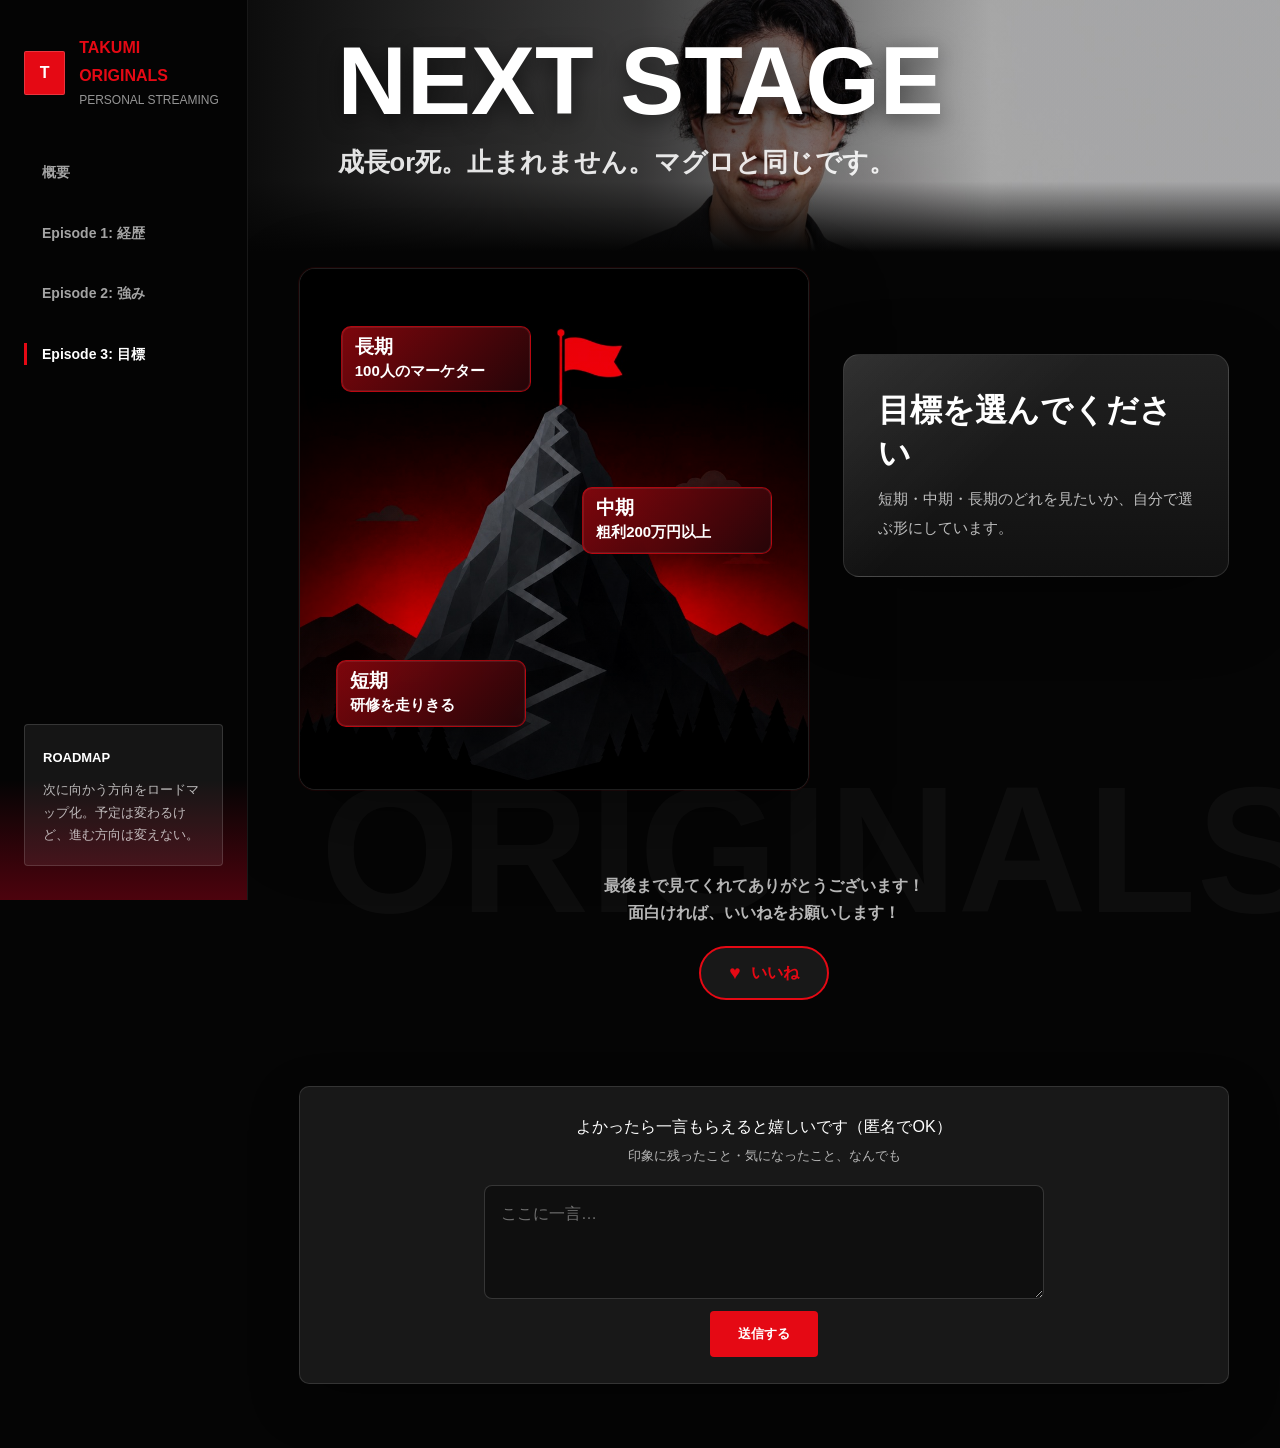
==== goals.html @ 8c482ef3 "Initial portfolio site" ====
<!DOCTYPE html>
<html lang="ja">
<head>
  <!-- Google Tag Manager -->
  <script>(function(w,d,s,l,i){w[l]=w[l]||[];w[l].push({'gtm.start':
  new Date().getTime(),event:'gtm.js'});var f=d.getElementsByTagName(s)[0],
  j=d.createElement(s),dl=l!='dataLayer'?'&l='+l:'';j.async=true;j.src=
  'https://www.googletagmanager.com/gtm.js?id='+i+dl;f.parentNode.insertBefore(j,f);
  })(window,document,'script','dataLayer','GTM-TKK2R5Q6');</script>
  <!-- End Google Tag Manager -->
  <meta charset="UTF-8">
  <meta name="viewport" content="width=device-width, initial-scale=1.0">
  <title>Future Goals | Takumi Ishitani</title>
  <link rel="icon" type="image/svg+xml" href="assets/images/favicon.svg">
  <link rel="stylesheet" href="css/style.css">
</head>
<body>
  <!-- Google Tag Manager (noscript) -->
  <noscript><iframe src="https://www.googletagmanager.com/ns.html?id=GTM-TKK2R5Q6"
  height="0" width="0" style="display:none;visibility:hidden"></iframe></noscript>
  <!-- End Google Tag Manager (noscript) -->
  <button class="menu-toggle" type="button" aria-label="メニューを開く" aria-expanded="false" data-click-area="menu" data-click-name="open_menu" data-click-label="メニューを開く">
    <span></span><span></span><span></span>
  </button>

  <aside class="sidebar" aria-label="サイト内メニュー">
    <a class="brand" href="index.html" data-click-area="global_nav" data-click-name="brand_home" data-click-label="ブランドロゴ">
      <span class="brand-icon">T</span>
      <span><strong>TAKUMI ORIGINALS</strong><small>PERSONAL STREAMING</small></span>
    </a>
    <nav class="nav">
      <a class="nav-link nav-link--overview" href="index.html" data-nav-item="overview" data-click-area="global_nav" data-click-name="overview" data-click-label="概要">概要</a>
      <a class="nav-link nav-link--episode1" href="growth.html" data-nav-item="episode1" data-click-area="global_nav" data-click-name="episode1_history" data-click-label="Episode 1: 経歴">Episode 1: 経歴</a>
      <a class="nav-link nav-link--strengths" href="strengths.html" data-nav-item="strengths" data-click-area="global_nav" data-click-name="episode2_strengths" data-click-label="Episode 2: 強み">Episode 2: 強み</a>
      <a class="nav-link nav-link--goals active" href="goals.html" data-nav-item="goals" data-click-area="global_nav" data-click-name="episode3_goals" data-click-label="Episode 3: 目標">Episode 3: 目標</a>
    </nav>
    <div class="sidebar-note">
      <strong>Roadmap</strong>
      <p>次に向かう方向をロードマップ化。予定は変わるけど、進む方向は変えない。</p>
    </div>
  </aside>

  <main class="page">
    <header class="page-header reveal">
      <h1>NEXT STAGE</h1>
      <p>成長or死。止まれません。マグロと同じです。</p>
    </header>

    <section class="roadmap roadmap--single reveal">
      <div class="goal-mountain" aria-label="短期・中期・長期目標の山">
        <img class="goal-mountain__img" src="assets/images/goal-long.jpg" alt="頂上に赤い旗が立つ山">
        <span class="goal-mountain__flag" aria-hidden="true"></span>

        <button type="button" class="goal-stage goal-stage--short" data-stage="short" data-click-area="goals" data-click-name="short_term" data-click-label="短期" aria-expanded="false" aria-controls="goal-panel-short">
          <span>短期</span>
          <strong>研修を走りきる</strong>
        </button>
        <button type="button" class="goal-stage goal-stage--middle" data-stage="middle" data-click-area="goals" data-click-name="middle_term" data-click-label="中期" aria-expanded="false" aria-controls="goal-panel-middle">
          <span>中期</span>
          <strong>粗利200万円以上</strong>
        </button>
        <button type="button" class="goal-stage goal-stage--long" data-stage="long" data-click-area="goals" data-click-name="long_term" data-click-label="長期" aria-expanded="false" aria-controls="goal-panel-long">
          <span>長期</span>
          <strong>100人のマーケター</strong>
        </button>
      </div>

      <div class="goal-stage-panels">
        <div class="goal-stage-placeholder" data-stage-placeholder>
          <strong>目標を選んでください</strong>
          <p>短期・中期・長期のどれを見たいか、自分で選ぶ形にしています。</p>
        </div>

        <article class="goal-stage-panel" id="goal-panel-short" data-stage-panel="short" hidden>
          <span class="goal-stage-panel__term">短期</span>
          <strong class="goal-stage-panel__lead">研修を走りきる</strong>
          <p>まずは1ヶ月半の研修を走りきる。</p>
          <p>テクニック・専門スキル・マインド・ビジネスマナーを身につけ、利益を生み出せるマーケティングコンサルタントになる。</p>
        </article>

        <article class="goal-stage-panel" id="goal-panel-middle" data-stage-panel="middle" hidden>
          <span class="goal-stage-panel__term">中期</span>
          <strong class="goal-stage-panel__lead">粗利200万円以上</strong>
          <p>単月200万円以上の粗利を出す。</p>
          <p>1人でクライアントの課題を特定し、最適解の改善案を提案し、成果に向けて伴走できるようになる。</p>
        </article>

        <article class="goal-stage-panel" id="goal-panel-long" data-stage-panel="long" hidden>
          <span class="goal-stage-panel__term">長期</span>
          <strong class="goal-stage-panel__lead">100人のマーケター</strong>
          <p>人生つらい人、くすぶってる人、悩んでる人を救いたい。</p>
          <p>その答えが「もっと実力をつけて、自分を起点に100人の本物のマーケターを輩出する」こと。</p>
          <p>理想の死に方は、95歳でボケずに現役バリバリ健康マッチョな状態でぽっくり逝くこと。</p>
          <p>「昨日まで元気だったのにな」と言われながら、多くの人から死を惜しまれる。</p>
        </article>
      </div>
    </section>

    <section class="like-cta" aria-label="いいね">
      <p class="like-cta__text">最後まで見てくれてありがとうございます！<br>面白ければ、いいねをお願いします！</p>
      <button type="button" class="reaction-like" id="reaction-like" data-reaction-target="goals" data-click-area="reaction" data-click-name="like_goals" data-click-label="いいね">
        <span class="reaction-like__icon" aria-hidden="true">♥</span>
        <span class="reaction-like__label">いいね</span>
      </button>
    </section>

    <section class="comment-cta reveal" aria-label="匿名の一言">
      <p class="comment-cta__text">よかったら一言もらえると嬉しいです（匿名でOK）<br><small>印象に残ったこと・気になったこと、なんでも</small></p>
      <form name="impression" method="POST" data-netlify="true" netlify-honeypot="bot-field" class="comment-form">
        <input type="hidden" name="form-name" value="impression">
        <p class="comment-form__hp" hidden><label>入力しないでください: <input name="bot-field"></label></p>
        <textarea name="message" class="comment-form__input" rows="3" placeholder="ここに一言…" required></textarea>
        <button type="submit" class="comment-form__submit" data-click-area="comment" data-click-name="submit_impression" data-click-label="一言を送信">送信する</button>
        <p class="comment-form__thanks" hidden>ありがとうございます！受け取りました。</p>
      </form>
    </section>
  </main>

  <script src="js/script.js"></script>
</body>
</html>
---- css/style.css ----
:root {
  --black: #08090b;
  --ink: #161719;
  --red: #e60021;
  --red-dark: #b80019;
  --gray: #6d727a;
  --line: #e8e8e8;
  --paper: #ffffff;
  --soft: #f5f5f3;
  --cream: #fff8ef;
  --shadow: 0 18px 42px rgba(8, 9, 11, 0.10);
}

* {
  box-sizing: border-box;
}

body {
  margin: 0;
  color: var(--ink);
  background:
    linear-gradient(90deg, rgba(230, 0, 33, 0.04) 1px, transparent 1px) 0 0 / 72px 72px,
    var(--soft);
  font-family: -apple-system, BlinkMacSystemFont, "Hiragino Sans", "Yu Gothic", "YuGothic", sans-serif;
  line-height: 1.75;
}

body::before {
  content: "ISHITANI";
  position: fixed;
  right: -36px;
  bottom: -40px;
  color: rgba(8, 9, 11, 0.035);
  font-size: clamp(72px, 14vw, 210px);
  font-weight: 900;
  line-height: 1;
  pointer-events: none;
  z-index: 0;
}

.intro-splash {
  position: fixed;
  inset: 0;
  z-index: 999;
  display: flex;
  align-items: center;
  justify-content: center;
  background: #050505;
  pointer-events: none;
  animation: intro-screen-out 1800ms cubic-bezier(.76, 0, .24, 1) 250ms both;
}

.intro-splash.is-waiting {
  pointer-events: auto;
  cursor: default;
}

.intro-splash.is-waiting,
.intro-splash.is-waiting > span {
  animation-play-state: paused;
}

.intro-splash.is-waiting > span {
  opacity: 0;
  visibility: hidden;
}

.intro-splash:not(.is-waiting) .intro-start {
  opacity: 0;
  pointer-events: none;
}

.intro-splash > span {
  position: relative;
  display: block;
  width: clamp(50px, 7vw, 108px);
  height: clamp(150px, 28vw, 420px);
  color: var(--red);
  background: var(--red);
  font-size: 0;
  text-shadow: 0 0 42px rgba(229, 9, 20, 0.52);
  box-shadow: 0 0 42px rgba(229, 9, 20, 0.52);
  animation: intro-i-drive 1800ms cubic-bezier(.76, 0, .24, 1) 250ms both;
}

.intro-start {
  position: absolute;
  left: 50%;
  top: 50%;
  z-index: 2;
  width: clamp(190px, 24vw, 320px);
  height: clamp(128px, 16vw, 214px);
  border: 0;
  border-radius: 18px;
  padding: 0;
  background:
    linear-gradient(145deg, rgba(255, 255, 255, 0.18) 0 46%, transparent 47%),
    linear-gradient(145deg, #e85353 0 49%, #e50914 50% 100%);
  box-shadow:
    0 20px 52px rgba(0, 0, 0, 0.58),
    0 0 34px rgba(229, 9, 20, 0.36);
  -webkit-tap-highlight-color: transparent;
  appearance: none;
  cursor: pointer;
  user-select: none;
  transform: translate(-50%, -50%);
  transition: transform 180ms ease, box-shadow 180ms ease, filter 180ms ease, opacity 180ms ease;
}

.intro-start::before {
  content: none;
}

.intro-start-icon {
  position: absolute;
  left: 52%;
  top: 50%;
  width: 0;
  height: 0;
  border-top: clamp(28px, 3.4vw, 46px) solid transparent;
  border-bottom: clamp(28px, 3.4vw, 46px) solid transparent;
  border-left: clamp(44px, 5.4vw, 72px) solid #fff;
  filter: drop-shadow(0 0 10px rgba(255, 255, 255, 0.24));
  transform: translate(-50%, -50%);
}

.intro-start:hover {
  transform: translate(-50%, -50%) scale(1.06);
  filter: brightness(1.08);
}

.intro-start:active {
  transform: translate(-50%, -50%) scale(0.99);
}

.intro-start:focus-visible {
  outline: none;
  box-shadow:
    0 20px 52px rgba(0, 0, 0, 0.58),
    0 0 34px rgba(229, 9, 20, 0.36),
    0 0 0 3px rgba(255, 255, 255, 0.72);
}

.intro-splash > span::before,
.intro-splash > span::after {
  content: "";
  position: absolute;
  left: 50%;
  width: clamp(170px, 24vw, 360px);
  height: clamp(46px, 7vw, 104px);
  background: var(--red);
  box-shadow: 0 0 42px rgba(229, 9, 20, 0.42);
  transform: translateX(-50%);
}

.intro-splash > span::before {
  top: 0;
}

.intro-splash > span::after {
  display: none;
}

.intro-splash.is-finished {
  display: none;
}

@keyframes intro-i-drive {
  0% {
    opacity: 0;
    transform: scale(0.72);
    filter: blur(10px);
  }
  18% {
    opacity: 1;
    transform: scale(1);
    filter: blur(0);
  }
  56% {
    opacity: 1;
    transform: scale(1.08);
  }
  100% {
    opacity: 0;
    transform: scale(7.8);
  }
}

@keyframes intro-screen-out {
  0%,
  62% {
    opacity: 1;
  }
  100% {
    opacity: 0;
    visibility: hidden;
  }
}

a {
  color: inherit;
  text-decoration: none;
}

.sidebar {
  position: fixed;
  inset: 0 auto 0 0;
  width: 284px;
  padding: 34px 24px;
  color: #fff;
  background: var(--black);
  display: flex;
  flex-direction: column;
  gap: 34px;
  z-index: 20;
  overflow-y: auto;
}

.sidebar::after {
  content: "";
  position: absolute;
  inset: auto 0 0;
  height: 120px;
  background: linear-gradient(0deg, rgba(230, 0, 33, 0.32), transparent);
  pointer-events: none;
}

.brand {
  position: relative;
  display: flex;
  gap: 14px;
  align-items: center;
  z-index: 1;
}

.brand-icon {
  width: 44px;
  height: 44px;
  display: grid;
  place-items: center;
  border: 1px solid rgba(255, 255, 255, 0.18);
  border-radius: 4px;
  background: var(--red);
  font-weight: 900;
}

.brand strong,
.brand small {
  display: block;
}

.brand strong {
  font-size: 15px;
  letter-spacing: 0;
}

.brand small {
  color: rgba(255, 255, 255, 0.62);
  font-size: 12px;
}

.nav {
  position: relative;
  display: grid;
  gap: 6px;
  z-index: 1;
}

.nav a {
  position: relative;
  padding: 15px 12px 15px 18px;
  border-bottom: 1px solid rgba(255, 255, 255, 0.12);
  color: rgba(255, 255, 255, 0.72);
  font-size: 13px;
  font-weight: 800;
  letter-spacing: 0;
  text-transform: uppercase;
}

.nav a::before {
  content: "";
  position: absolute;
  left: 0;
  top: 50%;
  width: 7px;
  height: 7px;
  background: var(--red);
  transform: translateY(-50%) rotate(45deg);
  opacity: 0;
}

.nav a:hover,
.nav a:focus-visible,
.nav a.active {
  color: #fff;
  outline: none;
}

.nav a:hover::before,
.nav a:focus-visible::before,
.nav a.active::before {
  opacity: 1;
}

.sidebar-note {
  position: relative;
  margin-top: auto;
  padding: 18px;
  border: 1px solid rgba(255, 255, 255, 0.14);
  border-radius: 4px;
  background: rgba(255, 255, 255, 0.06);
  z-index: 1;
}

.sidebar-note strong {
  color: #fff;
  font-size: 13px;
  letter-spacing: 0;
  text-transform: uppercase;
}

.sidebar-note p {
  margin: 8px 0 0;
  color: rgba(255, 255, 255, 0.70);
  font-size: 13px;
  overflow-wrap: anywhere;
}

.page {
  position: relative;
  z-index: 1;
  min-height: 100vh;
  margin-left: 284px;
  padding: 46px clamp(22px, 4vw, 64px) 64px;
}

.page-header {
  position: relative;
  margin-bottom: 34px;
  padding: clamp(34px, 6vw, 76px);
  color: #fff;
  background:
    linear-gradient(135deg, rgba(230, 0, 33, 0.94), rgba(8, 9, 11, 0.95)),
    radial-gradient(circle at 80% 18%, rgba(255, 255, 255, 0.28), transparent 34%);
  border-radius: 4px;
  overflow: hidden;
}

.page-header::before {
  content: "";
  position: absolute;
  inset: auto -10% -34% 28%;
  height: 180px;
  border: 22px solid rgba(255, 255, 255, 0.11);
  transform: rotate(-8deg);
}

.page-header::after {
  content: "BETA";
  position: absolute;
  right: 22px;
  bottom: -18px;
  color: rgba(255, 255, 255, 0.12);
  font-size: clamp(58px, 9vw, 140px);
  font-weight: 900;
  line-height: 1;
  white-space: nowrap;
}

.page-header > * {
  position: relative;
  z-index: 1;
}

.eyebrow {
  margin: 0 0 10px;
  color: var(--red);
  font-size: 13px;
  font-weight: 900;
  letter-spacing: 0;
  text-transform: uppercase;
}

.page-header .eyebrow {
  color: #fff;
}

h1,
h2,
p {
  margin-top: 0;
}

h1 {
  margin-bottom: 12px;
  max-width: 820px;
  font-size: clamp(42px, 8vw, 96px);
  font-weight: 900;
  line-height: 0.98;
  letter-spacing: 0;
}

h2 {
  margin-bottom: 10px;
  font-size: 21px;
  line-height: 1.35;
}

p {
  color: var(--gray);
}

.page-header p:not(.eyebrow) {
  max-width: 620px;
  margin-bottom: 0;
  color: rgba(255, 255, 255, 0.86);
  font-size: 18px;
  font-weight: 700;
}

.grid {
  display: grid;
  gap: 18px;
}

.dashboard-grid {
  grid-template-columns: minmax(300px, 2fr) repeat(3, minmax(150px, 1fr));
  margin-bottom: 18px;
}

.card-grid {
  grid-template-columns: repeat(3, minmax(0, 1fr));
  margin-bottom: 18px;
}

.card {
  position: relative;
  padding: 26px;
  border: 1px solid var(--line);
  border-radius: 4px;
  background: var(--paper);
  box-shadow: var(--shadow);
  overflow: hidden;
}

.card::before {
  content: "";
  position: absolute;
  inset: 0;
  border: none;
  border-radius: inherit;
  background: transparent;
  opacity: 0;
  pointer-events: none;
  transform: scale(0.985);
  transform-origin: center;
  transition: opacity 420ms ease, transform 520ms ease;
}

.card.is-visible::before,
.reveal.is-visible .card::before {
  opacity: 1;
  transform: scale(1);
}

.profile-card {
  display: flex;
  gap: 22px;
  align-items: center;
  background: var(--black);
  color: #fff;
}

.profile-card p {
  color: rgba(255, 255, 255, 0.76);
}

.profile-card img {
  width: 104px;
  height: 104px;
  border: 3px solid rgba(255, 255, 255, 0.14);
  border-radius: 50%;
  background: #fff;
  object-fit: cover;
  object-position: 50% 24%;
}

.kpi-card {
  min-height: 178px;
  display: flex;
  flex-direction: column;
  justify-content: space-between;
}

.kpi-card span {
  color: var(--gray);
  font-size: 13px;
  font-weight: 900;
}

.kpi-card strong {
  display: inline-block;
  margin-top: 10px;
  color: var(--red);
  font-size: 58px;
  font-weight: 900;
  line-height: 1;
}

.kpi-card small {
  color: var(--ink);
  font-weight: 900;
}

.section-title {
  margin-bottom: 18px;
}

.section-title h2 {
  font-size: clamp(30px, 5vw, 58px);
  font-weight: 900;
  line-height: 1;
}

.bars {
  display: grid;
  gap: 16px;
}

.bar-row {
  display: grid;
  grid-template-columns: 160px 1fr;
  gap: 18px;
  align-items: center;
  font-weight: 800;
}

.bar {
  height: 12px;
  background: #ececea;
  overflow: hidden;
}

.bar i {
  display: block;
  width: 0;
  height: 100%;
  background: linear-gradient(90deg, var(--red), var(--black));
  transition: width 1000ms cubic-bezier(.2, .8, .2, 1);
}

.is-visible .bar i {
  width: var(--value);
}

.timeline {
  position: relative;
  display: grid;
  gap: 22px;
}

.timeline::before {
  content: "";
  position: absolute;
  top: 16px;
  bottom: 16px;
  left: 14px;
  width: 3px;
  background: var(--black);
}

.timeline-item {
  position: relative;
  display: grid;
  grid-template-columns: 30px 1fr;
  gap: 20px;
}

.timeline-item > span {
  width: 30px;
  height: 30px;
  border: 7px solid var(--paper);
  border-radius: 50%;
  background: var(--red);
  box-shadow: 0 0 0 2px var(--black);
  z-index: 1;
}

.timeline-item .card {
  width: 100%;
}

.timeline-item .card h2 {
  color: var(--red);
  font-size: 26px;
  font-weight: 900;
}

.log-card {
  padding: 0;
}

.log-card summary {
  position: relative;
  display: grid;
  grid-template-columns: 72px 1fr 34px;
  gap: 18px;
  align-items: center;
  min-height: 112px;
  padding: 24px 26px;
  cursor: pointer;
  list-style: none;
}

.log-card summary::-webkit-details-marker {
  display: none;
}

.log-card summary::after {
  content: "+";
  width: 34px;
  height: 34px;
  display: grid;
  place-items: center;
  color: #fff;
  background: var(--black);
  font-size: 24px;
  font-weight: 900;
  line-height: 1;
  transition: transform 240ms ease, background 240ms ease;
}

.log-card[open] summary::after {
  content: "-";
  background: var(--red);
}

.log-card summary:focus-visible {
  outline: 3px solid rgba(230, 0, 33, 0.25);
  outline-offset: -3px;
}

.log-number {
  color: var(--red);
  font-size: 34px;
  font-weight: 900;
  line-height: 1;
}

.log-card summary strong,
.log-card summary small {
  display: block;
}

.log-card summary strong {
  color: var(--ink);
  font-size: clamp(24px, 4vw, 40px);
  font-weight: 900;
  line-height: 1.1;
}

.log-card summary small {
  margin-top: 6px;
  color: var(--gray);
  font-weight: 800;
}

.log-detail {
  display: grid;
  grid-template-columns: minmax(180px, 260px) 1fr;
  gap: 28px;
  padding: 0 26px 30px 116px;
  cursor: pointer;
}

.log-detail img {
  width: 100%;
  aspect-ratio: 4 / 3;
  border: 1px solid var(--line);
  background: var(--paper);
  box-shadow: 0 12px 28px rgba(8, 9, 11, 0.08);
  object-fit: cover;
  object-position: 50% 24%;
}

.log-detail p {
  margin-bottom: 15px;
  max-width: 860px;
  font-size: 15px;
  line-height: 1.9;
}

.log-detail p:last-child {
  margin-bottom: 0;
}

.log-detail div {
  display: grid;
  align-content: center;
}

.roadmap {
  display: grid;
  grid-template-columns: repeat(3, minmax(0, 1fr));
  gap: 18px;
}

.roadmap-card {
  min-height: 260px;
  background: var(--black);
  color: #fff;
}

.roadmap-card:nth-child(2) {
  background: var(--red);
}

.roadmap-card span {
  display: inline-block;
  margin-bottom: 18px;
  color: rgba(255, 255, 255, 0.72);
  font-weight: 900;
  text-transform: uppercase;
}

.roadmap-card h2 {
  font-size: 32px;
  font-weight: 900;
}

.roadmap-card p {
  color: rgba(255, 255, 255, 0.78);
}

.reveal {
  opacity: 0;
  transform: translateY(28px);
  transition: opacity 760ms ease, transform 760ms ease;
}

.reveal.is-visible {
  opacity: 1;
  transform: translateY(0);
}

.menu-toggle {
  display: none;
}

@media (max-width: 1080px) {
  .dashboard-grid {
    grid-template-columns: repeat(3, minmax(0, 1fr));
  }

  .profile-card {
    grid-column: 1 / -1;
  }

  .card-grid {
    grid-template-columns: repeat(2, minmax(0, 1fr));
  }
}

@media (max-width: 980px) {
  .menu-toggle {
    position: fixed;
    top: 16px;
    right: 16px;
    z-index: 40;
    display: grid;
    gap: 5px;
    width: 46px;
    height: 46px;
    padding: 11px;
    border: 0;
    border-radius: 4px;
    background: var(--red);
  }

  .menu-toggle span {
    display: block;
    height: 2px;
    background: #fff;
  }

  .sidebar {
    width: min(84vw, 320px);
    transform: translateX(-100%);
    transition: transform 280ms ease;
  }

  .sidebar.is-open {
    transform: translateX(0);
  }

  .page {
    margin-left: 0;
    padding: 76px 18px 34px;
  }

  .dashboard-grid,
  .card-grid,
  .roadmap {
    grid-template-columns: 1fr;
  }

  .profile-card {
    align-items: flex-start;
  }

  .log-card summary {
    grid-template-columns: 54px 1fr 34px;
  }

  .log-number {
    font-size: 26px;
  }

  .log-detail {
    grid-template-columns: 1fr;
    padding-left: 26px;
  }

  .log-detail img {
    max-width: 360px;
  }
}

@media (max-width: 520px) {
  .page-header {
    padding: 30px 22px 70px;
  }

  h1 {
    font-size: 42px;
  }

  .profile-card {
    display: block;
  }

  .profile-card img {
    margin-bottom: 16px;
  }

  .bar-row {
    grid-template-columns: 1fr;
    gap: 6px;
  }

  .kpi-card strong {
    font-size: 46px;
  }
}

@media (prefers-reduced-motion: reduce) {
  .intro-splash {
    animation-duration: 1ms;
    animation-delay: 0ms;
  }

  .intro-splash > span {
    animation-duration: 1ms;
    animation-delay: 0ms;
  }
}

/* Streaming draft theme */
:root {
  --black: #050505;
  --ink: #f5f5f5;
  --red: #e50914;
  --red-dark: #b20710;
  --gray: #b7b7b7;
  --line: rgba(255, 255, 255, 0.12);
  --paper: #181818;
  --soft: #101010;
  --shadow: 0 24px 70px rgba(0, 0, 0, 0.45);
}

body {
  color: #fff;
  background: #050505;
}

body.goal-overlay-open {
  overflow: hidden;
}

body.goal-overlay-open .page {
  z-index: 90;
}

body.log-overlay-open {
  overflow: hidden;
}

body.log-overlay-open .page {
  z-index: 90;
}

.log-overlay {
  position: fixed;
  inset: clamp(14px, 3vw, 34px);
  z-index: 120;
  display: grid;
  grid-template-columns: minmax(280px, 42%) minmax(0, 1fr);
  grid-template-rows: auto minmax(0, 1fr);
  gap: clamp(22px, 4vw, 54px);
  max-height: calc(100vh - clamp(28px, 6vw, 68px));
  padding: clamp(18px, 3vw, 34px);
  border: none;
  border-radius: 10px;
  background: #080808;
  box-shadow: 0 0 0 999vmax rgba(0, 0, 0, 0.78), 0 34px 120px rgba(229, 9, 20, 0.28), 0 22px 64px rgba(0, 0, 0, 0.70);
  overflow: auto;
}

.log-overlay[hidden] {
  display: none;
}

.log-overlay-figure {
  grid-column: 1;
  grid-row: 1 / -1;
  height: 100%;
  min-height: 0;
  margin: 0;
  border-radius: 10px;
  background: #0b0b0b;
  box-shadow: 0 28px 90px rgba(0, 0, 0, 0.72);
  overflow: hidden;
}

.log-overlay-figure img {
  width: 100%;
  height: 100%;
  display: block;
  object-fit: cover;
  object-position: center 26%;
  filter: saturate(1.12) contrast(1.08);
}

.log-overlay-figure img[src*="episode-elementary"] {
  object-position: center 30%;
}

.log-overlay-figure img[src*="episode-middle-school"] {
  object-position: center 2%;
}

.log-overlay-figure img[src*="episode-high-school"] {
  object-position: center 2%;
}

.log-overlay-figure img[src*="episode-construction"] {
  object-position: center 2%;
}

.log-overlay-figure img[src*="episode-freelance"] {
  object-position: center 10%;
}

.log-overlay-figure img[src*="episode-sales"] {
  object-position: center 8%;
}

.log-overlay-figure img[src*="episode-cellmuller"] {
  object-position: center 6%;
}

.log-overlay-heading {
  grid-column: 2;
  grid-row: 1;
  align-self: end;
  max-width: 760px;
  padding-right: 58px;
}

.log-overlay-heading strong {
  display: block;
  color: #fff;
  font-size: clamp(42px, 7vw, 92px);
  line-height: 0.98;
}

.log-overlay-heading small {
  display: block;
  max-width: 620px;
  margin-top: 14px;
  color: rgba(255, 255, 255, 0.82);
  font-size: clamp(14px, 1.4vw, 18px);
  font-weight: 900;
  line-height: 1.45;
}

.log-overlay-detail {
  grid-column: 2;
  grid-row: 2;
  align-self: start;
  max-width: 820px;
}

.log-overlay-detail p {
  margin-bottom: 16px;
  color: rgba(255, 255, 255, 0.82);
  font-size: clamp(15px, 1.35vw, 18px);
  line-height: 1.9;
}

.log-overlay-close {
  position: absolute;
  top: clamp(18px, 3vw, 34px);
  right: clamp(18px, 3vw, 34px);
  z-index: 2;
  width: 42px;
  height: 42px;
  border: 0;
  border-radius: 999px;
  background:
    linear-gradient(45deg, transparent calc(50% - 1px), #fff calc(50% - 1px), #fff calc(50% + 1px), transparent calc(50% + 1px)),
    linear-gradient(-45deg, transparent calc(50% - 1px), #fff calc(50% - 1px), #fff calc(50% + 1px), transparent calc(50% + 1px)),
    rgba(255, 255, 255, 0.18);
  background-position: center;
  background-repeat: no-repeat;
  background-size: 18px 18px, 18px 18px, auto;
  box-shadow: inset 0 0 0 1px rgba(255, 255, 255, 0.14);
  cursor: pointer;
}

body::before {
  content: "ORIGINALS";
  color: rgba(255, 255, 255, 0.035);
}

.sidebar {
  width: 248px;
  background: rgba(5, 5, 5, 0.94);
  border-right: 1px solid rgba(255, 255, 255, 0.08);
}

.brand-icon {
  background: var(--red);
  border-radius: 2px;
}

.brand strong {
  color: var(--red);
  font-size: 16px;
}

.brand small {
  color: rgba(255, 255, 255, 0.58);
}

.nav a {
  border-bottom: 0;
  color: rgba(255, 255, 255, 0.64);
  font-size: 14px;
  text-transform: none;
}

.nav a::before {
  width: 3px;
  height: 22px;
  transform: translateY(-50%);
}

.sidebar-note {
  background: rgba(255, 255, 255, 0.07);
}

.page {
  margin-left: 248px;
  padding: 0 clamp(18px, 4vw, 58px) 64px;
}

.page-header {
  min-height: min(28vh, 320px);
  margin: 0 calc(clamp(18px, 4vw, 58px) * -1) 16px;
  padding: 34px clamp(24px, 7vw, 96px) 30px;
  display: flex;
  flex-direction: column;
  justify-content: flex-start;
  background:
    linear-gradient(90deg, rgba(5, 5, 5, 0.96) 0%, rgba(5, 5, 5, 0.72) 38%, rgba(5, 5, 5, 0.16) 72%),
    linear-gradient(0deg, #050505 0%, rgba(5, 5, 5, 0.18) 28%),
    url("../assets/images/profile-photo.jpg") center 20% / cover no-repeat;
  border-radius: 0;
  box-shadow: none;
}

.home-hero {
  min-height: min(26vh, 300px);
}

.page-header::before,
.page-header::after {
  display: none;
}

.eyebrow {
  color: var(--red);
}

.page-header .eyebrow {
  color: var(--red);
  font-size: 15px;
}

h1 {
  max-width: 980px;
  text-shadow: 0 6px 22px rgba(0, 0, 0, 0.55);
}

p {
  color: var(--gray);
}

.page-header p:not(.eyebrow) {
  color: rgba(255, 255, 255, 0.88);
  font-size: clamp(18px, 2vw, 26px);
  overflow-wrap: anywhere;
}

.hero-copy-row {
  display: flex;
  flex-wrap: wrap;
  gap: 14px 18px;
  align-items: center;
}

.hero-copy-row p {
  margin: 0;
}

.hero-actions {
  display: flex;
  flex-wrap: wrap;
  gap: 12px;
  margin-top: 20px;
}

.home-bottom-action {
  display: none;
  margin-top: 18px;
}

.play-button,
.ghost-button {
  display: inline-flex;
  align-items: center;
  min-height: 48px;
  padding: 0 22px;
  border-radius: 4px;
  font-weight: 900;
}

.play-button {
  color: #fff;
  background: var(--red);
}

.ghost-button {
  color: #fff;
  background: rgba(255, 255, 255, 0.16);
}

.meta-line {
  margin-top: 18px;
  color: rgba(255, 255, 255, 0.72) !important;
  font-size: 14px !important;
}

.episode-nav {
  margin: -4px 0 22px;
}

.episode-nav-bottom {
  margin: 22px 0 0;
}

.episode-nav a {
  display: inline-flex;
  align-items: center;
  justify-content: center;
  min-height: 48px;
  padding: 0 24px;
  border-radius: 4px;
  color: #fff;
  background: var(--red);
  font-weight: 900;
  transition: background 220ms ease, transform 220ms ease;
}

.episode-nav a:hover {
  background: var(--red-dark);
  transform: translateY(-2px);
}

.card {
  border: 1px solid rgba(255, 255, 255, 0.10);
  border-radius: 10px;
  background: #181818;
  box-shadow: 0 18px 50px rgba(0, 0, 0, 0.32);
}

.card-grid {
  grid-template-columns: repeat(2, minmax(0, 1fr));
}

.skill-deck {
  display: grid;
  grid-template-columns: repeat(2, minmax(0, 1fr));
  align-items: start;
  gap: 18px;
  margin-bottom: 18px;
}

.skill-stack {
  display: grid;
  grid-template-columns: repeat(2, minmax(0, 1fr));
  align-items: start;
  gap: 20px;
  margin: 0 0 26px;
}

.skill-block:nth-child(3) {
  grid-column: 1 / -1;
  justify-self: center;
  width: calc((100% - 20px) / 2);
}

.skill-block {
  padding: 0;
  overflow: hidden;
  background: #0d0d0d;
  transition: transform 220ms ease, box-shadow 220ms ease;
}

.skill-block::before {
  display: none;
}

.skill-block:hover {
  box-shadow: 0 18px 50px rgba(0, 0, 0, 0.42);
  transform: translateY(-4px);
}

.skill-visual {
  position: relative;
  min-height: clamp(210px, 25vw, 290px);
  display: flex;
  align-items: flex-end;
  overflow: hidden;
  isolation: isolate;
  background: #050505;
  cursor: pointer;
  list-style: none;
}

.skill-visual::-webkit-details-marker {
  display: none;
}

.skill-visual:focus-visible {
  outline: 3px solid rgba(230, 0, 33, 0.25);
  outline-offset: -3px;
}

.skill-block[open] .skill-image {
  opacity: 0.6;
}

.skill-image {
  position: absolute;
  inset: 0;
  z-index: 0;
  width: 100%;
  height: 100%;
  object-fit: cover;
  object-position: 64% 50%;
  opacity: 0.72;
  transform: scale(1.01);
  transition: opacity 260ms ease, transform 420ms ease;
}

.skill-block:hover .skill-image {
  opacity: 0.9;
  transform: scale(1.045);
}

.skill-visual::before {
  content: "";
  position: absolute;
  inset: 0;
  z-index: 1;
  pointer-events: none;
  background:
    linear-gradient(90deg, rgba(5, 5, 5, 0.96) 0%, rgba(5, 5, 5, 0.62) 38%, rgba(5, 5, 5, 0.1) 72%),
    linear-gradient(0deg, rgba(5, 5, 5, 0.98) 0%, rgba(5, 5, 5, 0.3) 46%, rgba(5, 5, 5, 0.02) 100%),
    radial-gradient(circle at 84% 20%, rgba(229, 9, 20, 0.32), transparent 38%);
  opacity: 0.96;
}

.skill-num {
  position: absolute;
  top: 20px;
  left: 24px;
  z-index: 2;
  width: 44px;
  height: 44px;
  border-radius: 999px;
  display: flex;
  align-items: center;
  justify-content: center;
  color: #fff;
  font-size: 20px;
  font-weight: 900;
  background: var(--red);
  box-shadow: 0 8px 20px rgba(229, 9, 20, 0.4);
}

.skill-copy {
  position: relative;
  z-index: 2;
  display: grid;
  gap: 10px;
  width: min(100%, 640px);
  padding: clamp(22px, 3vw, 32px);
}

.skill-block:nth-child(1) .skill-copy,
.skill-block:nth-child(3) .skill-copy {
  width: min(100%, 560px);
  transform: translateY(-34px);
}

.skill-block:nth-child(1) .skill-num,
.skill-block:nth-child(3) .skill-num {
  top: 34px;
}

.skill-copy strong {
  display: block;
  color: #fff;
  font-size: clamp(28px, 3.6vw, 44px);
  font-weight: 900;
  line-height: 1.1;
  text-shadow: 0 10px 28px rgba(0, 0, 0, 0.72);
  overflow-wrap: anywhere;
}

.skill-copy small {
  display: block;
  color: rgba(255, 255, 255, 0.68);
  font-size: 14px;
  line-height: 1.7;
  overflow-wrap: anywhere;
}

.skill-copy em {
  width: fit-content;
  margin-top: 4px;
  padding: 9px 13px;
  border-radius: 4px;
  color: #fff;
  background: var(--red);
  font-size: 12px;
  font-style: normal;
  font-weight: 900;
  box-shadow: 0 10px 24px rgba(229, 9, 20, 0.28);
}

.skill-block[open] .skill-copy em {
  background: rgba(255, 255, 255, 0.16);
  font-size: 0;
}

.skill-block[open] .skill-copy em::before {
  content: "閉じる";
  font-size: 12px;
}

.skill-body {
  padding: clamp(22px, 3vw, 30px);
  border-top: 1px solid rgba(255, 255, 255, 0.08);
  background: #121212;
}

.skill-body p {
  margin: 0;
  color: rgba(255, 255, 255, 0.82);
  font-size: 16px;
  line-height: 1.9;
}

.skill-closing {
  margin: 6px 0 26px;
  color: rgba(255, 255, 255, 0.6);
  font-size: 15px;
  line-height: 1.9;
  text-align: center;
}

.roadmap {
  margin-bottom: 34px;
}

.roadmap--single {
  display: grid;
  grid-template-columns: minmax(320px, 0.95fr) minmax(280px, 0.72fr);
  gap: clamp(18px, 3.2vw, 34px);
  align-items: center;
}

.goal-mountain {
  --flag-x: 39%;
  --flag-y: 73%;
  position: relative;
  min-height: 520px;
  border: 1px solid rgba(255, 255, 255, 0.10);
  border-radius: 16px;
  overflow: hidden;
  background: #050505;
  box-shadow: 0 28px 80px rgba(0, 0, 0, 0.36), 0 0 0 1px rgba(229, 9, 20, 0.10);
}

.roadmap--single[data-active-stage="short"] .goal-mountain {
  --flag-x: 39%;
  --flag-y: 71%;
}

.roadmap--single[data-active-stage="middle"] .goal-mountain {
  --flag-x: 50%;
  --flag-y: 50%;
}

.roadmap--single[data-active-stage="long"] .goal-mountain {
  --flag-x: 53%;
  --flag-y: 24%;
}

.goal-mountain__img {
  display: block;
  width: 100%;
  height: 100%;
  min-height: 520px;
  object-fit: cover;
  filter: saturate(1.05) contrast(1.02);
  transition: transform 520ms ease;
}

.goal-mountain:hover .goal-mountain__img {
  transform: scale(1.025);
}

.goal-mountain::after {
  content: "";
  position: absolute;
  inset: 0;
  background:
    linear-gradient(90deg, rgba(0, 0, 0, 0.54), transparent 22%, transparent 76%, rgba(0, 0, 0, 0.42)),
    linear-gradient(180deg, rgba(0, 0, 0, 0.12), transparent 42%, rgba(0, 0, 0, 0.46));
  pointer-events: none;
}

.goal-mountain__flag {
  position: absolute;
  left: var(--flag-x);
  top: var(--flag-y);
  z-index: 4;
  width: 4px;
  height: 42px;
  border-radius: 999px;
  background: var(--red);
  box-shadow: 0 0 0 2px rgba(255, 255, 255, 0.16), 0 12px 26px rgba(0, 0, 0, 0.5);
  opacity: 0;
  transform: translate(-50%, -100%) scale(0.82);
  transform-origin: 50% 100%;
  transition: left 560ms cubic-bezier(0.2, 0.9, 0.2, 1), top 560ms cubic-bezier(0.2, 0.9, 0.2, 1);
  pointer-events: none;
}

.goal-mountain__flag::before {
  content: "";
  position: absolute;
  left: 4px;
  top: 4px;
  width: 38px;
  height: 22px;
  border-radius: 2px 12px 9px 2px;
  background: var(--red);
  clip-path: polygon(0 0, 100% 12%, 82% 52%, 100% 92%, 0 78%);
  filter: drop-shadow(0 8px 16px rgba(0, 0, 0, 0.38));
}

.goal-mountain__flag::after {
  content: "";
  position: absolute;
  left: 50%;
  bottom: -5px;
  width: 13px;
  height: 13px;
  border: 3px solid #fff;
  border-radius: 999px;
  background: var(--red);
  transform: translateX(-50%);
}

.roadmap--single[data-active-stage] .goal-mountain__flag {
  opacity: 1;
  transform: translate(-50%, -100%) scale(1);
  animation: goalFlagWave 1.8s ease-in-out infinite;
}

.roadmap--single[data-active-stage="long"] .goal-mountain__flag {
  opacity: 0;
  transform: translate(-50%, -100%) scale(0.74);
  animation: none;
}

.goal-stage {
  position: absolute;
  z-index: 5;
  display: grid;
  gap: 4px;
  width: min(190px, 30vw);
  padding: 10px 13px;
  border: 1px solid rgba(229, 9, 20, 0.62);
  border-radius: 10px;
  background:
    linear-gradient(135deg, rgba(229, 9, 20, 0.54), rgba(42, 4, 8, 0.84)),
    rgba(5, 5, 5, 0.78);
  color: #fff;
  text-align: left;
  cursor: pointer;
  backdrop-filter: blur(8px);
  box-shadow: 0 12px 34px rgba(0, 0, 0, 0.34), 0 0 0 1px rgba(255, 255, 255, 0.08) inset;
  transition: transform 220ms ease, border-color 220ms ease, background 220ms ease;
}

.goal-stage:hover,
.goal-stage:focus-visible,
.goal-stage.is-active {
  border-color: rgba(229, 9, 20, 0.84);
  background:
    linear-gradient(135deg, rgba(255, 35, 58, 0.96), rgba(184, 0, 25, 0.94)),
    var(--red);
  transform: translateY(-3px);
}

.goal-stage span {
  font-size: clamp(15px, 1.6vw, 19px);
  font-weight: 900;
  line-height: 1.05;
}

.goal-stage strong {
  display: block;
  font-size: clamp(13px, 1.35vw, 15px);
  line-height: 1.35;
  overflow-wrap: anywhere;
}

.goal-stage--short {
  left: 7%;
  bottom: 12%;
}

.goal-stage--middle {
  right: 7%;
  top: 42%;
}

.goal-stage--long {
  left: 8%;
  top: 11%;
}

.goal-stage-panels {
  position: relative;
  min-height: 350px;
}

.goal-stage-placeholder,
.goal-stage-panel {
  border: 1px solid rgba(255, 255, 255, 0.12);
  border-radius: 16px;
  padding: clamp(22px, 3vw, 34px);
  background:
    linear-gradient(135deg, rgba(229, 9, 20, 0.24), transparent 40%),
    linear-gradient(180deg, #242424, #111);
  color: #fff;
  box-shadow: 0 24px 72px rgba(0, 0, 0, 0.34);
  animation: goalPanelIn 360ms cubic-bezier(0.2, 0.8, 0.2, 1) both;
}

.goal-stage-placeholder {
  background:
    linear-gradient(135deg, rgba(255, 255, 255, 0.08), transparent 42%),
    linear-gradient(180deg, #202020, #111);
}

.goal-stage-placeholder strong {
  display: block;
  margin-bottom: 10px;
  color: #fff;
  font-size: clamp(24px, 2.5vw, 32px);
  font-weight: 900;
  line-height: 1.35;
}

.goal-stage-placeholder p {
  margin: 0;
  color: rgba(255, 255, 255, 0.72);
  font-size: 15px;
  line-height: 1.9;
}

.goal-stage-panel__term {
  display: block;
  margin-bottom: 12px;
  color: #fff;
  font-size: clamp(30px, 3.6vw, 44px);
  font-weight: 900;
  line-height: 1.05;
}

.goal-stage-panel__lead {
  display: block;
  margin-bottom: 18px;
  color: #fff;
  font-size: clamp(23px, 2.6vw, 32px);
  font-weight: 900;
  line-height: 1.35;
}

.goal-stage-panel p {
  margin: 0 0 10px;
  color: rgba(255, 255, 255, 0.84);
  font-size: 15px;
  line-height: 1.9;
}

@keyframes goalFlagWave {
  0%, 100% { filter: drop-shadow(0 0 0 rgba(229, 9, 20, 0)); }
  50% { filter: drop-shadow(0 0 12px rgba(229, 9, 20, 0.58)); }
}

@keyframes goalPanelIn {
  from {
    opacity: 0;
    transform: translateY(18px) scale(0.98);
  }
  to {
    opacity: 1;
    transform: translateY(0) scale(1);
  }
}

@media (max-width: 900px) {
  .roadmap--single {
    grid-template-columns: 1fr;
  }

  .goal-stage-panels {
    min-height: auto;
  }
}

@media (max-width: 620px) {
  .goal-mountain {
    min-height: 430px;
  }

  .goal-mountain__img {
    min-height: 430px;
  }

  .goal-stage {
    width: 152px;
    padding: 8px 10px;
  }

  .goal-stage span {
    font-size: 14px;
  }

  .goal-stage strong {
    font-size: 12px;
  }

  .goal-stage--short {
    left: 4%;
    bottom: 9%;
  }

  .goal-stage--middle {
    right: auto;
    left: 45%;
    top: 44%;
  }

  .goal-stage--long {
    left: 5%;
    top: 9%;
  }
}

.card::before {
  background: transparent;
}

.profile-card {
  display: grid;
  grid-template-columns: minmax(160px, 36%) 1fr;
  gap: 22px;
  min-height: 188px;
  align-items: center;
  background:
    radial-gradient(circle at 18% 45%, rgba(229, 9, 20, 0.22), transparent 36%),
    linear-gradient(135deg, #202020, #121212);
}

.profile-card > div {
  position: relative;
  z-index: 1;
}

.profile-card img {
  position: relative;
  z-index: 1;
  width: 100%;
  height: clamp(154px, 14vw, 210px);
  border: 1px solid rgba(255, 255, 255, 0.12);
  border-radius: 10px;
  background: transparent;
  object-fit: cover;
  object-position: 50% 18%;
  box-shadow: 0 24px 70px rgba(0, 0, 0, 0.46);
}

.kpi-card {
  align-items: center;
  background: linear-gradient(180deg, #252525, #151515);
  gap: 12px;
  justify-content: center;
  min-height: 152px;
  text-align: center;
}

.kpi-card span,
.kpi-card small {
  color: rgba(255, 255, 255, 0.72);
}

.kpi-card strong {
  color: #fff;
  margin-top: 0;
}

.kpi-card small {
  margin-top: -8px;
}

.section-title h2 {
  color: #fff;
  font-size: clamp(28px, 4vw, 48px);
}

.sugoroku {
  margin-bottom: clamp(34px, 5vw, 64px);
}

.sugoroku__board {
  position: relative;
  padding: clamp(10px, 1.4vw, 16px);
  border: 1px solid rgba(255, 255, 255, 0.10);
  border-radius: 14px;
  background:
    linear-gradient(135deg, rgba(229, 9, 20, 0.20), transparent 38%),
    #090909;
  box-shadow: 0 28px 80px rgba(0, 0, 0, 0.32), 0 0 0 1px rgba(229, 9, 20, 0.10);
  overflow: hidden;
}

.sugoroku__board::before {
  content: none;
  position: absolute;
  right: clamp(18px, 3vw, 34px);
  top: clamp(16px, 2.4vw, 28px);
  z-index: 3;
  color: rgba(255, 255, 255, 0.22);
  font-size: clamp(18px, 3vw, 46px);
  font-weight: 900;
  letter-spacing: 0;
  line-height: 1;
  pointer-events: none;
}

.history-game {
  position: relative;
  aspect-ratio: 16 / 9;
  border-radius: 10px;
  background:
    linear-gradient(90deg, rgba(0, 0, 0, 0.60) 0%, rgba(0, 0, 0, 0.18) 44%, rgba(0, 0, 0, 0.50) 100%),
    linear-gradient(180deg, rgba(0, 0, 0, 0.46), rgba(0, 0, 0, 0.20) 42%, rgba(0, 0, 0, 0.64)),
    url("../assets/images/sugoroku-board.jpg") center / cover no-repeat;
  box-shadow: inset 0 0 0 1px rgba(255, 255, 255, 0.08);
  overflow: hidden;
}

.history-game::after {
  content: "";
  position: absolute;
  inset: 0;
  background:
    radial-gradient(circle at 58% 22%, rgba(229, 9, 20, 0.24), transparent 14%),
    linear-gradient(0deg, rgba(229, 9, 20, 0.18), transparent 32%);
  mix-blend-mode: multiply;
  pointer-events: none;
}

.history-stop {
  position: absolute;
  left: var(--x);
  top: var(--y);
  z-index: 2;
  width: auto;
  min-width: 106px;
  min-height: 38px;
  display: inline-grid;
  grid-template-columns: 28px minmax(0, auto);
  align-items: center;
  gap: 7px;
  padding: 5px 12px 5px 6px;
  border: 1px solid rgba(255, 255, 255, 0.18);
  border-radius: 999px;
  color: #fff;
  background: rgba(6, 6, 6, 0.82);
  box-shadow: 0 12px 30px rgba(0, 0, 0, 0.34), inset 0 0 0 1px rgba(229, 9, 20, 0.10);
  font-family: inherit;
  cursor: pointer;
  transform: translate(-50%, -50%);
  transition: transform 180ms ease, background 180ms ease, border-color 180ms ease, box-shadow 180ms ease;
}

.history-stop strong {
  width: 28px;
  height: 28px;
  display: grid;
  place-items: center;
  border-radius: 999px;
  color: #fff;
  background: var(--red);
  font-size: 14px;
  font-weight: 900;
  line-height: 1;
  box-shadow: 0 0 18px rgba(229, 9, 20, 0.42);
}

.history-stop img {
  position: absolute;
  left: 50%;
  top: -82px;
  width: 82px;
  height: 82px;
  display: block;
  border: 3px solid rgba(255, 255, 255, 0.92);
  border-radius: 14px;
  object-fit: cover;
  object-position: center 18%;
  box-shadow: 0 8px 18px rgba(0, 0, 0, 0.46), 0 0 0 2px rgba(229, 9, 20, 0.30);
  transform: translateX(-50%) rotate(2deg);
}

.history-stop span {
  overflow: hidden;
  color: rgba(255, 255, 255, 0.92);
  font-size: clamp(11px, 1vw, 12px);
  font-weight: 900;
  line-height: 1.25;
  text-align: left;
  text-overflow: ellipsis;
  white-space: nowrap;
}

.history-stop:hover,
.history-stop:focus-visible,
.history-stop.is-active {
  border-color: rgba(229, 9, 20, 0.74);
  background: rgba(10, 10, 10, 0.92);
  box-shadow: 0 18px 38px rgba(0, 0, 0, 0.44), 0 0 28px rgba(229, 9, 20, 0.28);
  transform: translate(-50%, -50%) scale(1.05);
}

.history-stop:focus-visible {
  outline: 2px solid rgba(255, 255, 255, 0.88);
  outline-offset: 4px;
}

.history-stop--goal {
  min-width: 124px;
}

.history-pawn {
  position: absolute;
  left: 13%;
  top: 78%;
  z-index: 4;
  width: 36px;
  height: 54px;
  pointer-events: none;
  filter: drop-shadow(0 16px 18px rgba(0, 0, 0, 0.44));
  transform: translate(-50%, calc(-100% - 94px));
  transition: left 520ms cubic-bezier(.2, .8, .2, 1), top 520ms cubic-bezier(.2, .8, .2, 1);
}

.history-pawn span {
  position: absolute;
  left: 50%;
  bottom: 0;
  width: 22px;
  height: 22px;
  border: 4px solid #fff;
  border-radius: 999px;
  background: var(--red);
  transform: translateX(-50%);
  box-shadow: 0 0 0 3px rgba(229, 9, 20, 0.28), 0 0 24px rgba(229, 9, 20, 0.60);
}

.history-pawn span::before {
  content: "";
  position: absolute;
  left: 50%;
  bottom: 18px;
  width: 10px;
  height: 22px;
  border-radius: 999px;
  background: #fff;
  transform: translateX(-50%);
}

.history-pawn span::after {
  content: "";
  position: absolute;
  left: 50%;
  bottom: -12px;
  width: 32px;
  height: 8px;
  border-radius: 999px;
  background: rgba(0, 0, 0, 0.56);
  transform: translateX(-50%);
}

.sugoroku__hint {
  margin: 14px 0 0;
  color: rgba(255, 255, 255, 0.70);
  font-size: 13px;
  font-weight: 800;
}

.bar {
  background: rgba(255, 255, 255, 0.14);
}

.bar i {
  background: var(--red);
}

.timeline {
  display: grid;
  grid-template-columns: repeat(4, minmax(0, 1fr));
  gap: 48px;
  align-items: start;
  counter-reset: history-card;
  overflow: visible;
}

.timeline.is-source {
  display: none;
}

.timeline::before,
.timeline-item > span {
  display: none;
}

.timeline-item {
  position: relative;
  display: block;
  min-width: 0;
  --arrow-y: clamp(72px, 8.5vw, 108px);
  counter-increment: history-card;
}

.timeline-item.log-overlay-source {
  z-index: 90;
  opacity: 1;
  transform: none !important;
}

.timeline-item.log-overlay-source::before,
.timeline-item.log-overlay-source::after {
  display: none;
}

.timeline-item::after {
  content: "";
  position: absolute;
  z-index: 4;
  pointer-events: none;
}

.timeline-item:nth-child(1)::after,
.timeline-item:nth-child(2)::after,
.timeline-item:nth-child(3)::after {
  top: var(--arrow-y);
  left: calc(100% + 34px);
  width: 0;
  height: 0;
  border-top: 7px solid transparent;
  border-bottom: 7px solid transparent;
  border-left: 10px solid var(--red);
  filter: drop-shadow(0 6px 12px rgba(229, 9, 20, 0.3));
  transform: translateY(-50%);
}

.timeline-item:nth-child(1)::before,
.timeline-item:nth-child(2)::before,
.timeline-item:nth-child(3)::before {
  content: "";
  position: absolute;
  top: var(--arrow-y);
  left: calc(100% + 10px);
  z-index: 4;
  width: 26px;
  height: 3px;
  border-radius: 999px;
  background: linear-gradient(90deg, rgba(229, 9, 20, 0.45), var(--red));
  pointer-events: none;
  box-shadow: 0 6px 14px rgba(229, 9, 20, 0.22);
  transform: translateY(-50%);
}

.timeline-item:nth-child(4)::after {
  top: calc(100% + 34px);
  left: 50%;
  width: 0;
  height: 0;
  border-left: 7px solid transparent;
  border-right: 7px solid transparent;
  border-top: 10px solid var(--red);
  filter: drop-shadow(0 6px 12px rgba(229, 9, 20, 0.3));
  transform: translateX(-50%);
}

.timeline-item:nth-child(4)::before {
  content: "";
  position: absolute;
  top: calc(100% + 10px);
  left: 50%;
  z-index: 4;
  width: 3px;
  height: 26px;
  border-radius: 999px;
  background: linear-gradient(180deg, rgba(229, 9, 20, 0.45), var(--red));
  pointer-events: none;
  box-shadow: 0 6px 14px rgba(229, 9, 20, 0.22);
  transform: translateX(-50%);
}

.timeline-item:nth-child(5)::after,
.timeline-item:nth-child(6)::after {
  top: var(--arrow-y);
  left: -44px;
  width: 0;
  height: 0;
  border-top: 7px solid transparent;
  border-bottom: 7px solid transparent;
  border-right: 10px solid var(--red);
  filter: drop-shadow(0 6px 12px rgba(229, 9, 20, 0.3));
  transform: translateY(-50%);
}

.timeline-item:nth-child(5)::before,
.timeline-item:nth-child(6)::before {
  content: "";
  position: absolute;
  top: var(--arrow-y);
  left: -36px;
  z-index: 4;
  width: 26px;
  height: 3px;
  border-radius: 999px;
  background: linear-gradient(270deg, rgba(229, 9, 20, 0.45), var(--red));
  pointer-events: none;
  box-shadow: 0 6px 14px rgba(229, 9, 20, 0.22);
  transform: translateY(-50%);
}

.timeline-item:nth-child(5) {
  grid-column: 4;
  grid-row: 2;
}

.timeline-item:nth-child(6) {
  grid-column: 3;
  grid-row: 2;
}

.timeline-item:nth-child(7) {
  grid-column: 2;
  grid-row: 2;
}

.log-card {
  padding: 0;
  background: #181818;
  transition: transform 220ms ease, background 220ms ease, border-color 220ms ease;
}

.log-card[open] {
  position: fixed;
  inset: clamp(14px, 3vw, 34px);
  z-index: 80;
  width: auto;
  max-width: none;
  display: grid;
  grid-template-columns: minmax(280px, 42%) minmax(0, 1fr);
  grid-template-rows: auto minmax(0, 1fr);
  gap: clamp(22px, 4vw, 54px);
  max-height: calc(100vh - clamp(28px, 6vw, 68px));
  padding: clamp(18px, 3vw, 34px);
  border-color: transparent;
  background: #080808;
  box-shadow: 0 0 0 999vmax rgba(0, 0, 0, 0.78), 0 34px 120px rgba(229, 9, 20, 0.28), 0 22px 64px rgba(0, 0, 0, 0.70);
  overflow: auto;
  animation: none;
  transform: none !important;
  transition: none;
}

.log-card:hover {
  background: #232323;
  border-color: rgba(229, 9, 20, 0.48);
  transform: translateY(-5px);
}

.log-card[open]:hover {
  background: #080808;
  transform: none;
}

.log-card.is-locked {
  opacity: 0.72;
}

.log-card.is-locked:hover {
  border-color: rgba(255, 255, 255, 0.12);
  transform: none;
}

.log-card.is-nudged {
  animation: locked-nudge 260ms ease both;
}

.log-card summary {
  position: relative;
  display: grid;
  grid-template-columns: 1fr;
  gap: 0;
  min-height: 0;
  padding: 0;
  overflow: hidden;
}

.log-card[open] summary {
  display: contents;
  overflow: visible;
}

.log-card.is-locked summary {
  cursor: not-allowed;
}

.log-card summary::before {
  display: none;
}

.log-card summary::after {
  content: "▶";
  position: absolute;
  right: 12px;
  bottom: 12px;
  z-index: 3;
  width: 34px;
  height: 34px;
  display: grid;
  place-items: center;
  border-radius: 999px;
  background: rgba(229, 9, 20, 0.92);
  color: #fff;
  font-size: 13px;
  font-weight: 900;
  line-height: 1;
  text-indent: 2px;
}

.log-card[open] summary::after {
  content: "";
  top: clamp(18px, 3vw, 34px);
  right: clamp(18px, 3vw, 34px);
  bottom: auto;
  left: auto;
  width: 42px;
  height: 42px;
  background: rgba(255, 255, 255, 0.18);
  background-image:
    linear-gradient(45deg, transparent calc(50% - 1px), #fff calc(50% - 1px), #fff calc(50% + 1px), transparent calc(50% + 1px)),
    linear-gradient(-45deg, transparent calc(50% - 1px), #fff calc(50% - 1px), #fff calc(50% + 1px), transparent calc(50% + 1px));
  background-position: center;
  background-repeat: no-repeat;
  background-size: 18px 18px;
  box-shadow: inset 0 0 0 1px rgba(255, 255, 255, 0.14);
  font-size: 0;
  text-indent: 0;
}

.log-card.is-locked summary::after {
  content: "";
  top: 63%;
  right: auto;
  bottom: auto;
  left: 50%;
  width: clamp(82px, 9vw, 124px);
  min-width: 0;
  height: clamp(64px, 7vw, 98px);
  padding: 0;
  border-radius: 0;
  background: transparent url("../assets/images/lock-overlay.svg") center / contain no-repeat;
  background-position: center;
  background-repeat: no-repeat;
  background-size: contain;
  box-shadow: none;
  filter: drop-shadow(0 16px 22px rgba(0, 0, 0, 0.44));
  font-size: 0;
  text-indent: 0;
  transform: translate(-50%, -50%);
}

.log-card .lock-hint {
  display: none;
}

.log-card.is-locked .lock-hint {
  display: block;
  position: absolute;
  top: 16%;
  left: 50%;
  z-index: 4;
  width: 94%;
  color: #ffd200;
  font-size: 12px;
  font-weight: 800;
  letter-spacing: 0.02em;
  line-height: 1.5;
  text-align: center;
  text-shadow: 0 2px 4px rgba(0, 0, 0, 0.9), 0 0 18px rgba(0, 0, 0, 0.85);
  transform: translate(-50%, 0);
  pointer-events: none;
}

.log-thumb {
  position: relative;
  margin: 0;
  aspect-ratio: 4 / 3;
  background: #0b0b0b;
  overflow: hidden;
}

.log-card[open] .log-thumb {
  grid-column: 1;
  grid-row: 1 / -1;
  height: 100%;
  min-height: 0;
  aspect-ratio: auto;
  border-radius: 10px;
  box-shadow: 0 28px 90px rgba(0, 0, 0, 0.72);
}

.log-thumb::after {
  content: "";
  position: absolute;
  inset: 0;
  background:
    linear-gradient(180deg, rgba(0, 0, 0, 0.06) 0%, rgba(0, 0, 0, 0.16) 38%, rgba(0, 0, 0, 0.88) 100%),
    linear-gradient(90deg, rgba(0, 0, 0, 0.18), transparent 42%);
}

.log-thumb img {
  width: 100%;
  height: 100%;
  display: block;
  object-fit: cover;
  object-position: center 28%;
  transition: transform 420ms ease, filter 420ms ease;
}

.timeline-item:nth-child(1) .log-thumb img {
  object-position: center 30%;
}

.timeline-item:nth-child(2) .log-thumb img {
  object-position: center 2%;
}

.timeline-item:nth-child(3) .log-thumb img {
  object-position: center 2%;
}

.timeline-item:nth-child(4) .log-thumb img {
  object-position: center 2%;
}

.timeline-item:nth-child(5) .log-thumb img {
  object-position: center 10%;
}

.timeline-item:nth-child(6) .log-thumb img {
  object-position: center 8%;
}

.timeline-item:nth-child(7) .log-thumb img {
  object-position: center 6%;
}

.log-card:hover .log-thumb img {
  filter: saturate(1.1) contrast(1.08);
  transform: scale(1.05);
}

.log-card[open] .log-thumb img,
.log-card[open]:hover .log-thumb img {
  filter: saturate(1.12) contrast(1.08);
  transform: none;
}

.log-card.is-locked .log-thumb img,
.log-card.is-locked:hover .log-thumb img {
  filter: grayscale(0.55) brightness(0.58);
  transform: scale(1);
}

.log-card summary > span {
  position: absolute;
  left: 16px;
  right: 56px;
  bottom: 16px;
  z-index: 2;
  text-shadow: 0 3px 16px rgba(0, 0, 0, 0.86), 0 1px 2px rgba(0, 0, 0, 0.92);
}

.log-card[open] summary > span {
  position: relative;
  left: auto;
  right: auto;
  bottom: auto;
  grid-column: 2;
  grid-row: 1;
  align-self: end;
  max-width: 760px;
  padding-right: 58px;
  text-shadow: none;
}

.log-card summary strong {
  display: block;
  color: #fff;
  font-size: clamp(21px, 2.3vw, 34px);
  line-height: 1.08;
}

.log-card[open] summary strong {
  font-size: clamp(42px, 7vw, 92px);
  line-height: 0.98;
}

.log-card summary small {
  display: block;
  margin-top: 8px;
  color: rgba(255, 255, 255, 0.92);
  font-size: 12px;
  font-weight: 800;
  line-height: 1.45;
}

.log-card[open] summary small {
  max-width: 620px;
  margin-top: 14px;
  color: rgba(255, 255, 255, 0.82);
  font-size: clamp(14px, 1.4vw, 18px);
}

.log-card.is-locked summary strong {
  overflow: hidden;
  white-space: nowrap;
  text-overflow: ellipsis;
}

.log-card.is-locked summary small {
  font-size: 12px;
}

.log-card.is-locked summary small::before {
  content: none;
}

.log-card summary em {
  position: absolute;
  top: 12px;
  right: 12px;
  z-index: 2;
  padding: 6px 10px;
  border-radius: 999px;
  color: #fff;
  background: rgba(0, 0, 0, 0.58);
  box-shadow: inset 0 0 0 1px rgba(255, 255, 255, 0.16);
  font-size: 11px;
  font-style: normal;
  font-weight: 900;
}

.log-card.is-locked summary em {
  display: none;
}

.log-card.is-locked summary em::before {
  content: none;
}

.log-card[open] summary em {
  display: none;
}

.log-card[open] summary em::before {
  content: none;
}

.log-card summary > span:last-of-type::after,
.log-card[open] summary > span:last-of-type::after {
  display: none;
}

.log-detail {
  position: relative;
  display: block;
  padding: 18px 18px 20px;
}

.log-card[open] .log-detail {
  grid-column: 2;
  grid-row: 2;
  align-self: start;
  max-width: 820px;
  padding: 0;
  overflow: visible;
  animation: goal-detail-rise 420ms ease both;
}

.log-detail p {
  color: rgba(255, 255, 255, 0.78);
}

.log-card[open] .log-detail p {
  margin-bottom: 16px;
  color: rgba(255, 255, 255, 0.82);
  font-size: clamp(15px, 1.35vw, 18px);
  line-height: 1.9;
}

.log-detail .next-episode,
.log-overlay-detail .next-episode {
  width: fit-content;
  margin-top: 18px;
  padding: 10px 14px;
  border: 0;
  border-radius: 999px;
  color: #fff;
  background: rgba(229, 9, 20, 0.88);
  font-family: inherit;
  font-size: 13px;
  font-weight: 900;
  cursor: pointer;
  transition: background 180ms ease, transform 180ms ease;
}

.log-detail .next-episode:hover,
.log-overlay-detail .next-episode:hover {
  background: var(--red);
  transform: translateY(-1px);
}

.log-detail .next-episode:focus-visible,
.log-overlay-detail .next-episode:focus-visible {
  outline: 3px solid rgba(229, 9, 20, 0.32);
  outline-offset: 3px;
}

@keyframes locked-nudge {
  0%,
  100% {
    transform: translateX(0);
  }
  34% {
    transform: translateX(-5px);
  }
  68% {
    transform: translateX(5px);
  }
}

.roadmap-card {
  background: linear-gradient(180deg, #242424, #111);
}

.roadmap-card:nth-child(2) {
  background: linear-gradient(180deg, #e50914, #6b050a);
}

.goal-card {
  padding: 0;
  min-height: 0;
  transform-origin: center;
  transition: transform 320ms ease, box-shadow 320ms ease, border-color 320ms ease;
}

.goal-card summary {
  display: grid;
  gap: 14px;
  padding: 32px 22px 36px;
  cursor: pointer;
  list-style: none;
}

.goal-card:hover {
  transform: translateY(-6px);
  border-color: rgba(229, 9, 20, 0.42);
  box-shadow: 0 28px 80px rgba(229, 9, 20, 0.18), 0 18px 50px rgba(0, 0, 0, 0.42);
}

.goal-card[open] {
  position: fixed;
  inset: clamp(14px, 3vw, 34px);
  z-index: 80;
  display: grid;
  grid-template-columns: minmax(0, 1fr) minmax(0, 1fr);
  grid-template-rows: auto auto minmax(0, 1fr) auto;
  gap: clamp(22px, 4vw, 56px);
  max-width: none;
  max-height: calc(100vh - clamp(28px, 6vw, 68px));
  padding: clamp(18px, 3vw, 34px);
  animation: goal-fullscreen-pop 560ms cubic-bezier(.14, .9, .2, 1) both;
  border-color: transparent;
  background: #080808;
  box-shadow: 0 0 0 999vmax rgba(0, 0, 0, 0.78), 0 34px 120px rgba(229, 9, 20, 0.30), 0 22px 64px rgba(0, 0, 0, 0.70);
  overflow: auto;
}

.goal-card summary::-webkit-details-marker {
  display: none;
}

.goal-card summary span,
.goal-card summary h2,
.goal-card summary em {
  position: relative;
  z-index: 1;
}

.goal-card summary h2 {
  margin: 0;
  color: #fff;
  font-size: clamp(38px, 4.1vw, 58px);
  font-weight: 900;
  line-height: 1.02;
}

.goal-card summary span {
  width: fit-content;
  padding: 0;
  color: #fff;
  background: transparent;
  font-size: clamp(17px, 1.5vw, 22px);
  font-weight: 900;
  line-height: 1.35;
}

.goal-card summary em {
  width: fit-content;
  padding: 9px 13px;
  border-radius: 999px;
  color: #fff;
  background: rgba(229, 9, 20, 0.9);
  font-size: 12px;
  font-style: normal;
  font-weight: 900;
  letter-spacing: 0;
}

.goal-card[open] summary em {
  background: rgba(255, 255, 255, 0.16);
  font-size: 0;
}

.goal-card[open] summary em::before {
  content: "閉じる";
  font-size: 12px;
}

.goal-card:nth-child(1)[open] summary em::before {
  content: "中期目標へ";
}

.goal-card:nth-child(2)[open] summary em::before {
  content: "長期目標へ";
}

.goal-card summary:focus-visible {
  outline: 3px solid rgba(229, 9, 20, 0.34);
  outline-offset: -3px;
}

.goal-card[open] summary {
  display: contents;
  min-height: 0;
  padding: 0;
}

.goal-card[open] summary span {
  grid-column: 2;
  grid-row: 2;
  align-self: start;
  margin-top: 0;
}

.goal-card[open] summary h2 {
  grid-column: 2;
  grid-row: 1;
  align-self: start;
  font-size: clamp(38px, 7vw, 92px);
  line-height: 0.98;
}

.goal-card[open] summary em {
  grid-column: 2;
  grid-row: 4;
  align-self: end;
  margin-top: 20px;
}

.goal-card[open] summary h2,
.goal-card[open] summary span,
.goal-card[open] summary em,
.goal-card[open] .goal-image {
  animation: goal-detail-rise 420ms ease both;
}

.goal-close {
  display: none;
}

.goal-card[open] .goal-close {
  display: inline-flex;
  align-items: center;
  position: absolute;
  top: clamp(18px, 3vw, 34px);
  right: clamp(18px, 3vw, 34px);
  z-index: 6;
  padding: 9px 18px;
  border: 1px solid rgba(255, 255, 255, 0.24);
  border-radius: 999px;
  background: rgba(255, 255, 255, 0.08);
  color: #fff;
  font-family: inherit;
  font-size: 12px;
  font-weight: 900;
  letter-spacing: 0.02em;
  cursor: pointer;
  transition: background 200ms ease, border-color 200ms ease;
}

.goal-close:hover,
.goal-close:focus-visible {
  background: rgba(229, 9, 20, 0.9);
  border-color: rgba(229, 9, 20, 0.9);
  outline: none;
}

.goal-image {
  position: relative;
  justify-self: center;
  width: min(100%, 460px);
  margin: 0;
  aspect-ratio: 1 / 1;
  border-radius: 10px;
  background: #050505;
  overflow: hidden;
  transform: translateZ(0);
}

.goal-card[open] .goal-image {
  grid-column: 1;
  grid-row: 1 / -1;
  justify-self: stretch;
  width: 100%;
  height: 100%;
  min-height: 0;
  aspect-ratio: auto;
  display: grid;
  place-items: center;
  box-shadow: 0 28px 90px rgba(0, 0, 0, 0.72);
}

.goal-image img {
  width: 100%;
  height: 100%;
  display: block;
  object-fit: contain;
  transform: scale(1);
  transition: transform 520ms cubic-bezier(.2, .8, .2, 1), filter 520ms ease;
}

.goal-card[open] .goal-image img {
  filter: saturate(1.18) contrast(1.08);
  animation: none;
  transform: none;
}

.goal-card[open] .goal-image::after {
  opacity: 0.12;
}

.goal-image::after {
  content: "";
  position: absolute;
  inset: 0;
  background: linear-gradient(180deg, transparent 48%, rgba(0, 0, 0, 0.48));
  opacity: 1;
  transition: opacity 420ms ease;
}

.goal-image::before {
  content: "";
  position: absolute;
  inset: -30%;
  z-index: 1;
  background: linear-gradient(115deg, transparent 36%, rgba(255, 255, 255, 0.24) 48%, transparent 60%);
  opacity: 0;
  transform: translateX(-60%) rotate(6deg);
  pointer-events: none;
}

.goal-card[open] .goal-image::before {
  animation: goal-shine 860ms ease-out both;
}

.goal-detail {
  padding: 0 22px 24px;
  animation: goal-detail-rise 420ms ease both;
}

.goal-card[open] .goal-detail {
  grid-column: 2;
  grid-row: 3;
  align-self: start;
  z-index: 2;
  max-width: 920px;
  max-height: none;
  padding: 0;
  overflow: visible;
}

.goal-card[open] .goal-detail p {
  font-size: clamp(14px, 1.3vw, 18px);
  line-height: 1.7;
  margin-bottom: 12px;
}

.goal-detail p {
  margin: 0 0 18px;
  color: rgba(255, 255, 255, 0.78);
  font-size: clamp(17px, 1.6vw, 21px);
  line-height: 1.9;
}

.goal-mobile-actions {
  display: none;
}

.roadmap:has(.goal-card[open]) .goal-card:not([open]) .goal-image img {
  filter: grayscale(0.45) brightness(0.62);
  transform: scale(0.96);
}

@keyframes goal-card-pop {
  0% {
    transform: translateY(0) scale(1);
  }
  44% {
    transform: translateY(-14px) scale(1.035);
  }
  100% {
    transform: translateY(-8px) scale(1.015);
  }
}

@keyframes goal-fullscreen-pop {
  0% {
    transform: translateY(36px) scale(0.82);
  }
  58% {
    transform: translateY(-8px) scale(1.02);
  }
  100% {
    transform: translateY(0) scale(1);
  }
}

@keyframes goal-image-drive {
  0% {
    transform: scale(1) translateY(0);
  }
  45% {
    transform: scale(1.24) translateY(-28px);
  }
  100% {
    transform: scale(1.16) translateY(-18px);
  }
}

@keyframes goal-image-burst {
  0% {
    transform: scale(1) translateY(0);
  }
  42% {
    transform: scale(1.18) translateY(-38px);
  }
  100% {
    transform: scale(1.08) translateY(-18px);
  }
}

@keyframes goal-shine {
  0% {
    opacity: 0;
    transform: translateX(-70%) rotate(6deg);
  }
  28% {
    opacity: 1;
  }
  100% {
    opacity: 0;
    transform: translateX(70%) rotate(6deg);
  }
}

@keyframes goal-detail-rise {
  0% {
    opacity: 0;
    transform: translateY(18px);
  }
  100% {
    opacity: 1;
    transform: translateY(0);
  }
}

@media (max-width: 980px) {
  .page {
    margin-left: 0;
    padding-top: 0;
  }

  .page-header {
    min-height: 26vh;
    margin-left: -18px;
    margin-right: -18px;
    padding-top: 64px;
    padding-bottom: 24px;
  }

  .home-hero {
    min-height: 24vh;
  }

  .sidebar {
    width: min(84vw, 320px);
  }

  .profile-card {
    grid-template-columns: minmax(160px, 34%) 1fr;
  }

  .dashboard-grid {
    grid-template-columns: repeat(3, minmax(0, 1fr));
    gap: 10px;
  }

  .dashboard-grid .profile-card {
    grid-column: 1 / -1;
  }

  .kpi-card {
    min-height: 118px;
    padding: 14px 8px;
    gap: 8px;
  }

  .kpi-card span {
    min-height: 2.6em;
    display: grid;
    place-items: center;
    font-size: 11px;
    line-height: 1.3;
  }

  .kpi-card strong {
    font-size: clamp(34px, 11vw, 46px);
  }

  .kpi-card small {
    margin-top: -4px;
    font-size: 13px;
  }

  .home-bottom-action {
    display: flex;
    justify-content: center;
  }

  .skill-deck {
    grid-template-columns: 1fr;
  }

  .skill-card summary {
    min-height: 270px;
    padding: 0;
  }

  .skill-copy {
    width: 100%;
    padding: 22px;
  }

  .skill-card summary strong {
    font-size: clamp(30px, 9vw, 46px);
  }

  .skill-next {
    display: inline-flex;
    align-items: center;
    min-height: 44px;
    margin-top: 10px;
    padding: 0 16px;
    border: 0;
    border-radius: 999px;
    color: #fff;
    background: var(--red);
    font-family: inherit;
    font-size: 13px;
    font-weight: 900;
  }

  .timeline {
    grid-template-columns: 1fr;
  }

  .sugoroku__board {
    overflow-x: auto;
    -webkit-overflow-scrolling: touch;
  }

  .history-game {
    width: 780px;
    min-height: auto;
  }

  .history-stop {
    min-width: 106px;
  }

  .history-stop--goal {
    min-width: 124px;
  }

  .timeline-item:nth-child(5),
  .timeline-item:nth-child(6),
  .timeline-item:nth-child(7) {
    grid-column: auto;
    grid-row: auto;
  }

  .timeline-item::after {
    display: none;
  }

  .log-thumb {
    aspect-ratio: 16 / 10;
  }

  .timeline-item:nth-child(4) .log-thumb img {
    object-position: center 22%;
  }

  .log-card summary strong {
    font-size: clamp(24px, 9vw, 36px);
  }

  .log-card summary small {
    font-size: 13px;
  }

  .log-detail {
    grid-template-columns: 1fr;
    gap: 18px;
    padding: 18px 22px 24px;
  }

  .log-detail img {
    width: 100%;
    max-width: 420px;
    justify-self: center;
  }

  .log-detail div {
    display: block;
  }

  .log-detail p {
    font-size: 15px;
    line-height: 1.85;
  }

  .log-card summary > span:last-of-type::after {
    display: none;
    content: "";
  }

  .log-card[open] {
    inset: 10px;
    grid-template-columns: 1fr;
    grid-template-rows: auto auto auto;
    gap: 16px;
    max-height: calc(100vh - 20px);
    padding: 18px;
    overflow: auto;
  }

  .log-card[open] .log-thumb,
  .log-card[open] summary > span,
  .log-card[open] .log-detail {
    grid-column: 1;
  }

  .log-card[open] .log-thumb {
    grid-row: 1;
    height: auto;
    aspect-ratio: 16 / 10;
  }

  .log-card[open] summary > span {
    grid-row: 2;
    padding-right: 52px;
  }

  .log-card[open] summary strong {
    font-size: clamp(34px, 14vw, 58px);
  }

  .log-card[open] summary small {
    font-size: 14px;
  }

  .log-card[open] .log-detail {
    grid-row: 3;
    max-width: none;
    padding: 0;
  }

  .log-card[open] .log-detail p {
    font-size: 15px;
    line-height: 1.85;
  }

  .log-overlay {
    inset: 10px;
    grid-template-columns: 1fr;
    grid-template-rows: auto auto auto;
    align-content: start;
    gap: 16px;
    max-height: calc(100vh - 20px);
    padding: 18px;
    overflow: auto;
  }

  .log-overlay-figure,
  .log-overlay-heading,
  .log-overlay-detail {
    grid-column: 1;
  }

  .log-overlay-figure {
    grid-row: 1;
    height: 0;
    padding-bottom: 90%;
    position: relative;
  }

  .log-overlay-figure img {
    position: absolute;
    inset: 0;
  }

  .log-overlay-heading {
    grid-row: 2;
    padding-right: 52px;
  }

  .log-overlay-heading strong {
    font-size: clamp(28px, 11vw, 58px);
  }

  .log-overlay-heading small {
    font-size: 14px;
  }

  .log-overlay-detail {
    grid-row: 3;
    max-width: none;
  }

  .log-overlay-detail p {
    font-size: 15px;
    line-height: 1.85;
  }

  .goal-card[open] {
    inset: 10px;
    grid-template-columns: 1fr;
    grid-template-rows: auto auto auto auto auto;
    gap: 14px;
    max-height: calc(100vh - 20px);
    padding: 18px;
    overflow: auto;
  }

  .goal-card[open] summary {
    display: contents;
  }

  .goal-card[open] summary span,
  .goal-card[open] summary h2,
  .goal-card[open] summary em,
  .goal-card[open] .goal-image,
  .goal-card[open] .goal-detail {
    grid-column: 1;
  }

  .goal-card[open] summary span {
    grid-row: 2;
  }

  .goal-card[open] summary h2 {
    grid-row: 1;
  }

  .goal-card[open] .goal-image {
    grid-row: 3;
    min-height: 0;
    aspect-ratio: 1 / 1;
  }

  .goal-card[open] summary em {
    display: none;
  }

  .goal-card[open] .goal-detail {
    grid-row: 4;
    max-height: none;
    overflow: visible;
  }

  .goal-card[open] .goal-detail p {
    font-size: 17px;
    line-height: 1.9;
    margin-bottom: 18px;
  }

  .goal-mobile-actions {
    display: flex;
    flex-wrap: wrap;
    gap: 10px;
    margin-top: 22px;
  }

  .goal-mobile-actions button {
    min-height: 46px;
    padding: 0 16px;
    border: 0;
    border-radius: 999px;
    color: #fff;
    background: var(--red);
    font-family: inherit;
    font-size: 13px;
    font-weight: 900;
  }
}

@media (max-width: 520px) {
  .profile-card {
    grid-template-columns: 1fr;
    gap: 16px;
  }

  .profile-card img {
    height: 190px;
  }
}

/* いいね（ユーザーリアクション）ボタン */
.like-cta {
  text-align: center;
  padding: 48px 20px 64px;
}
.like-cta__text {
  margin: 0 0 20px;
  font-weight: 700;
  line-height: 1.7;
}
.reaction-like {
  display: inline-flex;
  align-items: center;
  gap: 10px;
  padding: 14px 28px;
  border: 2px solid var(--red);
  border-radius: 999px;
  background: var(--paper);
  color: var(--red);
  font-size: 1rem;
  font-weight: 700;
  cursor: pointer;
  transition: transform .15s ease, background .15s ease, color .15s ease;
}
.reaction-like:hover { transform: translateY(-2px); }
.reaction-like.is-liked {
  background: var(--red);
  color: #fff;
}
.reaction-like__icon { font-size: 1.2em; }

/* ===== Entry fork (概要: 経歴 / 強み の対等な2択) ===== */
.entry-fork {
  margin-top: 26px;
}
.entry-fork__title {
  margin: 0 0 16px;
  font-size: clamp(20px, 2.4vw, 28px);
}
.entry-fork__cards {
  display: grid;
  grid-template-columns: repeat(2, minmax(0, 1fr));
  gap: 18px;
}
.entry-card {
  display: flex;
  flex-direction: column;
  gap: 12px;
  min-height: 200px;
  padding: 30px 26px;
  border: 1px solid rgba(255, 255, 255, 0.12);
  border-radius: 10px;
  background: #181818;
  box-shadow: 0 18px 50px rgba(0, 0, 0, 0.32);
  color: #fff;
  text-decoration: none;
  transition: transform 220ms ease, border-color 220ms ease, box-shadow 220ms ease;
}
.entry-card:hover,
.entry-card:focus-visible {
  transform: translateY(-4px);
  border-color: var(--red);
  box-shadow: 0 26px 60px rgba(0, 0, 0, 0.45);
  outline: none;
}
.entry-card__label {
  font-size: clamp(22px, 2.2vw, 30px);
  font-weight: 900;
  line-height: 1.28;
  letter-spacing: 0;
}
.entry-card__sub {
  order: -1;
  width: fit-content;
  padding: 5px 10px;
  border: 1px solid rgba(255, 255, 255, 0.14);
  border-radius: 999px;
  color: rgba(255, 255, 255, 0.72);
  background: rgba(255, 255, 255, 0.07);
  font-size: 13px;
  font-weight: 900;
}
.entry-card__cta {
  margin-top: auto;
  align-self: flex-start;
  padding: 8px 18px;
  border-radius: 4px;
  background: var(--red);
  font-weight: 900;
  font-size: 14px;
}
@media (max-width: 640px) {
  .entry-fork__cards {
    grid-template-columns: 1fr;
  }
}

/* ===== 匿名一言フォーム（goals） ===== */
.comment-cta {
  margin-top: 22px;
  padding: 26px;
  border: 1px solid rgba(255, 255, 255, 0.12);
  border-radius: 10px;
  background: #181818;
  box-shadow: 0 18px 50px rgba(0, 0, 0, 0.32);
  text-align: center;
}
.comment-cta__text {
  margin: 0 0 16px;
  color: #fff;
}
.comment-cta__text small { color: var(--gray); }
.comment-form {
  display: flex;
  flex-direction: column;
  gap: 12px;
  max-width: 560px;
  margin: 0 auto;
}
.comment-form__input {
  width: 100%;
  padding: 14px 16px;
  border: 1px solid rgba(255, 255, 255, 0.16);
  border-radius: 8px;
  background: #0f0f0f;
  color: #fff;
  font: inherit;
  resize: vertical;
}
.comment-form__input::placeholder { color: rgba(255, 255, 255, 0.4); }
.comment-form__input:focus { outline: none; border-color: var(--red); }
.comment-form__submit {
  align-self: center;
  min-height: 46px;
  padding: 0 28px;
  border: none;
  border-radius: 4px;
  background: var(--red);
  color: #fff;
  font-weight: 900;
  cursor: pointer;
  transition: background 200ms ease, transform 200ms ease;
}
.comment-form__submit:hover { background: var(--red-dark); transform: translateY(-2px); }
.comment-form__thanks { margin: 0; color: #fff; font-weight: 700; }
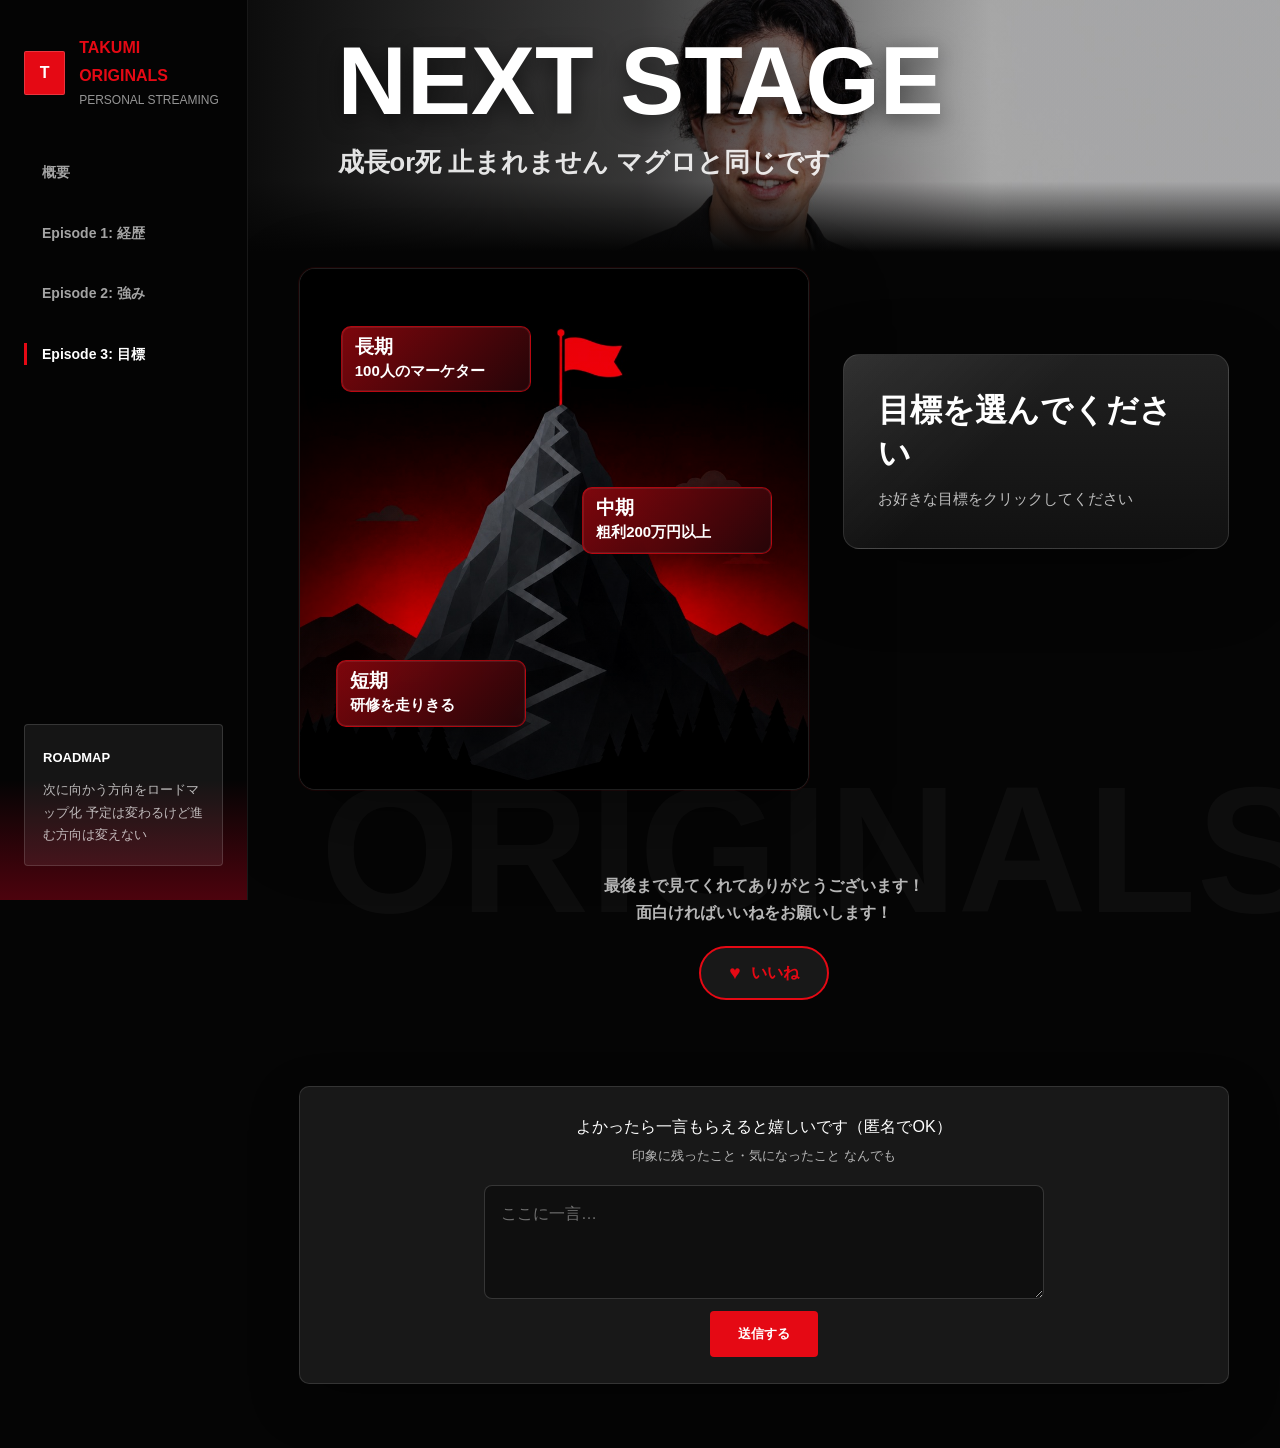
==== commit d9b01f07: "諸々" ====
--- a/goals.html
+++ b/goals.html
@@ -32,18 +32,18 @@
       <a class="nav-link nav-link--overview" href="index.html" data-nav-item="overview" data-click-area="global_nav" data-click-name="overview" data-click-label="概要">概要</a>
       <a class="nav-link nav-link--episode1" href="growth.html" data-nav-item="episode1" data-click-area="global_nav" data-click-name="episode1_history" data-click-label="Episode 1: 経歴">Episode 1: 経歴</a>
       <a class="nav-link nav-link--strengths" href="strengths.html" data-nav-item="strengths" data-click-area="global_nav" data-click-name="episode2_strengths" data-click-label="Episode 2: 強み">Episode 2: 強み</a>
-      <a class="nav-link nav-link--goals active" href="goals.html" data-nav-item="goals" data-click-area="global_nav" data-click-name="episode3_goals" data-click-label="Episode 3: 目標">Episode 3: 目標</a>
+      <a class="nav-link nav-link--goals is-gated active" href="goals.html" data-nav-item="goals" data-click-area="global_nav" data-click-name="episode3_goals" data-click-label="Episode 3: 目標">Episode 3: 目標</a>
     </nav>
     <div class="sidebar-note">
       <strong>Roadmap</strong>
-      <p>次に向かう方向をロードマップ化。予定は変わるけど、進む方向は変えない。</p>
+      <p>次に向かう方向をロードマップ化 予定は変わるけど進む方向は変えない</p>
     </div>
   </aside>
 
   <main class="page">
     <header class="page-header reveal">
       <h1>NEXT STAGE</h1>
-      <p>成長or死。止まれません。マグロと同じです。</p>
+      <p>成長or死 止まれません マグロと同じです</p>
     </header>
 
     <section class="roadmap roadmap--single reveal">
@@ -51,15 +51,15 @@
         <img class="goal-mountain__img" src="assets/images/goal-long.jpg" alt="頂上に赤い旗が立つ山">
         <span class="goal-mountain__flag" aria-hidden="true"></span>
 
-        <button type="button" class="goal-stage goal-stage--short" data-stage="short" data-click-area="goals" data-click-name="short_term" data-click-label="短期" aria-expanded="false" aria-controls="goal-panel-short">
+        <button type="button" class="goal-stage goal-stage--short" data-stage="short" data-click-area="goals" data-click-name="short" data-click-label="短期" aria-expanded="false" aria-controls="goal-panel-short">
           <span>短期</span>
           <strong>研修を走りきる</strong>
         </button>
-        <button type="button" class="goal-stage goal-stage--middle" data-stage="middle" data-click-area="goals" data-click-name="middle_term" data-click-label="中期" aria-expanded="false" aria-controls="goal-panel-middle">
+        <button type="button" class="goal-stage goal-stage--middle" data-stage="middle" data-click-area="goals" data-click-name="middle" data-click-label="中期" aria-expanded="false" aria-controls="goal-panel-middle">
           <span>中期</span>
           <strong>粗利200万円以上</strong>
         </button>
-        <button type="button" class="goal-stage goal-stage--long" data-stage="long" data-click-area="goals" data-click-name="long_term" data-click-label="長期" aria-expanded="false" aria-controls="goal-panel-long">
+        <button type="button" class="goal-stage goal-stage--long" data-stage="long" data-click-area="goals" data-click-name="long" data-click-label="長期" aria-expanded="false" aria-controls="goal-panel-long">
           <span>長期</span>
           <strong>100人のマーケター</strong>
         </button>
@@ -68,36 +68,39 @@
       <div class="goal-stage-panels">
         <div class="goal-stage-placeholder" data-stage-placeholder>
           <strong>目標を選んでください</strong>
-          <p>短期・中期・長期のどれを見たいか、自分で選ぶ形にしています。</p>
+          <p>
+            <span class="goal-stage-placeholder__desktop">お好きな目標をクリックしてください</span>
+            <span class="goal-stage-placeholder__mobile">お好きな目標をタップしてください</span>
+          </p>
         </div>
 
         <article class="goal-stage-panel" id="goal-panel-short" data-stage-panel="short" hidden>
           <span class="goal-stage-panel__term">短期</span>
           <strong class="goal-stage-panel__lead">研修を走りきる</strong>
-          <p>まずは1ヶ月半の研修を走りきる。</p>
-          <p>テクニック・専門スキル・マインド・ビジネスマナーを身につけ、利益を生み出せるマーケティングコンサルタントになる。</p>
+          <p>まずは1ヶ月半の研修を走りきる</p>
+          <p>テクニック・専門スキル・マインド・ビジネスマナーを身につけ利益を生み出せるマーケティングコンサルタントになる</p>
         </article>
 
         <article class="goal-stage-panel" id="goal-panel-middle" data-stage-panel="middle" hidden>
           <span class="goal-stage-panel__term">中期</span>
           <strong class="goal-stage-panel__lead">粗利200万円以上</strong>
-          <p>単月200万円以上の粗利を出す。</p>
-          <p>1人でクライアントの課題を特定し、最適解の改善案を提案し、成果に向けて伴走できるようになる。</p>
+          <p>単月200万円以上の粗利を出す</p>
+          <p>1人でクライアントの課題を特定し最適解の改善案を提案し成果に向けて伴走できるようになる</p>
         </article>
 
         <article class="goal-stage-panel" id="goal-panel-long" data-stage-panel="long" hidden>
           <span class="goal-stage-panel__term">長期</span>
           <strong class="goal-stage-panel__lead">100人のマーケター</strong>
-          <p>人生つらい人、くすぶってる人、悩んでる人を救いたい。</p>
-          <p>その答えが「もっと実力をつけて、自分を起点に100人の本物のマーケターを輩出する」こと。</p>
-          <p>理想の死に方は、95歳でボケずに現役バリバリ健康マッチョな状態でぽっくり逝くこと。</p>
-          <p>「昨日まで元気だったのにな」と言われながら、多くの人から死を惜しまれる。</p>
+          <p>人生つらい人 くすぶってる人 悩んでる人を救いたい</p>
+          <p>その答えが「もっと実力をつけて自分を起点に100人の本物のマーケターを輩出する」こと</p>
+          <p>理想の死に方は95歳でボケずに現役バリバリ健康マッチョな状態でぽっくり逝くこと</p>
+          <p>「昨日まで元気だったのにな」と言われながら多くの人から死を惜しまれる</p>
         </article>
       </div>
     </section>
 
     <section class="like-cta" aria-label="いいね">
-      <p class="like-cta__text">最後まで見てくれてありがとうございます！<br>面白ければ、いいねをお願いします！</p>
+      <p class="like-cta__text">最後まで見てくれてありがとうございます！<br>面白ければいいねをお願いします！</p>
       <button type="button" class="reaction-like" id="reaction-like" data-reaction-target="goals" data-click-area="reaction" data-click-name="like_goals" data-click-label="いいね">
         <span class="reaction-like__icon" aria-hidden="true">♥</span>
         <span class="reaction-like__label">いいね</span>
@@ -105,13 +108,17 @@
     </section>
 
     <section class="comment-cta reveal" aria-label="匿名の一言">
-      <p class="comment-cta__text">よかったら一言もらえると嬉しいです（匿名でOK）<br><small>印象に残ったこと・気になったこと、なんでも</small></p>
-      <form name="impression" method="POST" data-netlify="true" netlify-honeypot="bot-field" class="comment-form">
-        <input type="hidden" name="form-name" value="impression">
-        <p class="comment-form__hp" hidden><label>入力しないでください: <input name="bot-field"></label></p>
+      <p class="comment-cta__text">よかったら一言もらえると嬉しいです（匿名でOK）<br><small>印象に残ったこと・気になったこと なんでも</small></p>
+      <form name="impression" method="POST" action="https://formsubmit.co/ajax/ishitani_takumi@cellmuller.com" class="comment-form">
+        <input type="hidden" name="_subject" value="自己紹介サイトに一言が届きました">
+        <input type="hidden" name="_captcha" value="false">
+        <input type="hidden" name="_template" value="table">
+        <p class="comment-form__hp" hidden><label>入力しないでください: <input name="_honey"></label></p>
+        <input type="hidden" name="入口" value="">
+
         <textarea name="message" class="comment-form__input" rows="3" placeholder="ここに一言…" required></textarea>
         <button type="submit" class="comment-form__submit" data-click-area="comment" data-click-name="submit_impression" data-click-label="一言を送信">送信する</button>
-        <p class="comment-form__thanks" hidden>ありがとうございます！受け取りました。</p>
+        <p class="comment-form__thanks" hidden>ありがとうございます！受け取りました</p>
       </form>
     </section>
   </main>
--- a/css/style.css
+++ b/css/style.css
@@ -277,6 +277,13 @@
   text-transform: uppercase;
 }
 
+/* 入口(経歴/強み)を通った人にだけ「目標」を表示する。
+   入ってきて経歴も強みも押さず離脱した人には出さない（＝興味が無い層は切り捨てる）。
+   JS が entry_choice 成立時 or goals 到達時に is-gated を外して表示する。 */
+.nav-link--goals.is-gated {
+  display: none;
+}
+
 .nav a::before {
   content: "";
   position: absolute;
@@ -907,13 +914,14 @@
   grid-template-columns: minmax(280px, 42%) minmax(0, 1fr);
   grid-template-rows: auto minmax(0, 1fr);
   gap: clamp(22px, 4vw, 54px);
+  height: calc(100vh - clamp(28px, 6vw, 68px));
   max-height: calc(100vh - clamp(28px, 6vw, 68px));
   padding: clamp(18px, 3vw, 34px);
   border: none;
   border-radius: 10px;
   background: #080808;
   box-shadow: 0 0 0 999vmax rgba(0, 0, 0, 0.78), 0 34px 120px rgba(229, 9, 20, 0.28), 0 22px 64px rgba(0, 0, 0, 0.70);
-  overflow: auto;
+  overflow: hidden;
 }
 
 .log-overlay[hidden] {
@@ -999,6 +1007,12 @@
   grid-row: 2;
   align-self: start;
   max-width: 820px;
+  min-height: 0;
+  height: 100%;
+  padding-right: 12px;
+  overflow-y: auto;
+  position: relative;
+  z-index: 1;
 }
 
 .log-overlay-detail p {
@@ -1006,6 +1020,23 @@
   color: rgba(255, 255, 255, 0.82);
   font-size: clamp(15px, 1.35vw, 18px);
   line-height: 1.9;
+}
+
+.log-detail-art {
+  display: none;
+}
+
+.log-overlay .log-detail-art--exodia {
+  display: block;
+  position: fixed;
+  top: clamp(58px, 8vw, 120px);
+  right: clamp(34px, 7vw, 120px);
+  z-index: 0;
+  width: clamp(180px, 24vw, 360px);
+  max-width: 34vw;
+  opacity: 0.24;
+  filter: saturate(0.85) contrast(1.08);
+  pointer-events: none;
 }
 
 .log-overlay-close {
@@ -1618,6 +1649,10 @@
   line-height: 1.9;
 }
 
+.goal-stage-placeholder__mobile {
+  display: none;
+}
+
 .goal-stage-panel__term {
   display: block;
   margin-bottom: 12px;
@@ -1666,6 +1701,14 @@
 
   .goal-stage-panels {
     min-height: auto;
+  }
+
+  .goal-stage-placeholder__desktop {
+    display: none;
+  }
+
+  .goal-stage-placeholder__mobile {
+    display: inline;
   }
 }
 
@@ -2131,12 +2174,13 @@
   grid-template-columns: minmax(280px, 42%) minmax(0, 1fr);
   grid-template-rows: auto minmax(0, 1fr);
   gap: clamp(22px, 4vw, 54px);
+  height: calc(100vh - clamp(28px, 6vw, 68px));
   max-height: calc(100vh - clamp(28px, 6vw, 68px));
   padding: clamp(18px, 3vw, 34px);
   border-color: transparent;
   background: #080808;
   box-shadow: 0 0 0 999vmax rgba(0, 0, 0, 0.78), 0 34px 120px rgba(229, 9, 20, 0.28), 0 22px 64px rgba(0, 0, 0, 0.70);
-  overflow: auto;
+  overflow: hidden;
   animation: none;
   transform: none !important;
   transition: none;
@@ -2464,8 +2508,10 @@
   grid-row: 2;
   align-self: start;
   max-width: 820px;
-  padding: 0;
-  overflow: visible;
+  min-height: 0;
+  height: 100%;
+  padding: 0 12px 0 0;
+  overflow-y: auto;
   animation: goal-detail-rise 420ms ease both;
 }
 
@@ -2559,13 +2605,14 @@
   grid-template-rows: auto auto minmax(0, 1fr) auto;
   gap: clamp(22px, 4vw, 56px);
   max-width: none;
+  height: calc(100vh - clamp(28px, 6vw, 68px));
   max-height: calc(100vh - clamp(28px, 6vw, 68px));
   padding: clamp(18px, 3vw, 34px);
   animation: goal-fullscreen-pop 560ms cubic-bezier(.14, .9, .2, 1) both;
   border-color: transparent;
   background: #080808;
   box-shadow: 0 0 0 999vmax rgba(0, 0, 0, 0.78), 0 34px 120px rgba(229, 9, 20, 0.30), 0 22px 64px rgba(0, 0, 0, 0.70);
-  overflow: auto;
+  overflow: hidden;
 }
 
 .goal-card summary::-webkit-details-marker {
@@ -2777,9 +2824,11 @@
   align-self: start;
   z-index: 2;
   max-width: 920px;
+  min-height: 0;
+  height: 100%;
   max-height: none;
-  padding: 0;
-  overflow: visible;
+  padding: 0 12px 0 0;
+  overflow-y: auto;
 }
 
 .goal-card[open] .goal-detail p {
@@ -3051,11 +3100,12 @@
   .log-card[open] {
     inset: 10px;
     grid-template-columns: 1fr;
-    grid-template-rows: auto auto auto;
+    grid-template-rows: auto auto minmax(0, 1fr);
     gap: 16px;
+    height: calc(100vh - 20px);
     max-height: calc(100vh - 20px);
     padding: 18px;
-    overflow: auto;
+    overflow: hidden;
   }
 
   .log-card[open] .log-thumb,
@@ -3086,7 +3136,10 @@
   .log-card[open] .log-detail {
     grid-row: 3;
     max-width: none;
-    padding: 0;
+    min-height: 0;
+    height: 100%;
+    padding: 0 8px 0 0;
+    overflow-y: auto;
   }
 
   .log-card[open] .log-detail p {
@@ -3097,12 +3150,13 @@
   .log-overlay {
     inset: 10px;
     grid-template-columns: 1fr;
-    grid-template-rows: auto auto auto;
+    grid-template-rows: auto auto minmax(0, 1fr);
     align-content: start;
     gap: 16px;
+    height: calc(100vh - 20px);
     max-height: calc(100vh - 20px);
     padding: 18px;
-    overflow: auto;
+    overflow: hidden;
   }
 
   .log-overlay-figure,
@@ -3139,6 +3193,10 @@
   .log-overlay-detail {
     grid-row: 3;
     max-width: none;
+    min-height: 0;
+    height: 100%;
+    padding-right: 8px;
+    overflow-y: auto;
   }
 
   .log-overlay-detail p {
@@ -3146,14 +3204,19 @@
     line-height: 1.85;
   }
 
+  .log-overlay .log-detail-art--exodia {
+    display: none;
+  }
+
   .goal-card[open] {
     inset: 10px;
     grid-template-columns: 1fr;
-    grid-template-rows: auto auto auto auto auto;
+    grid-template-rows: auto auto minmax(120px, 34vh) minmax(0, 1fr) auto;
     gap: 14px;
+    height: calc(100vh - 20px);
     max-height: calc(100vh - 20px);
     padding: 18px;
-    overflow: auto;
+    overflow: hidden;
   }
 
   .goal-card[open] summary {
@@ -3188,8 +3251,11 @@
 
   .goal-card[open] .goal-detail {
     grid-row: 4;
+    min-height: 0;
+    height: 100%;
     max-height: none;
-    overflow: visible;
+    padding-right: 8px;
+    overflow-y: auto;
   }
 
   .goal-card[open] .goal-detail p {
@@ -3262,29 +3328,33 @@
 
 /* ===== Entry fork (概要: 経歴 / 強み の対等な2択) ===== */
 .entry-fork {
-  margin-top: 26px;
+  margin-top: 34px;
 }
 .entry-fork__title {
-  margin: 0 0 16px;
-  font-size: clamp(20px, 2.4vw, 28px);
+  margin: 0 0 22px;
+  font-size: clamp(24px, 2.8vw, 34px);
+  font-weight: 800;
 }
 .entry-fork__cards {
   display: grid;
   grid-template-columns: repeat(2, minmax(0, 1fr));
-  gap: 18px;
+  gap: 24px;
 }
 .entry-card {
   display: flex;
   flex-direction: column;
-  gap: 12px;
-  min-height: 200px;
-  padding: 30px 26px;
+  align-items: center;
+  justify-content: center;
+  gap: 18px;
+  min-height: 260px;
+  padding: 38px 34px;
   border: 1px solid rgba(255, 255, 255, 0.12);
   border-radius: 10px;
   background: #181818;
   box-shadow: 0 18px 50px rgba(0, 0, 0, 0.32);
   color: #fff;
   text-decoration: none;
+  text-align: center;
   transition: transform 220ms ease, border-color 220ms ease, box-shadow 220ms ease;
 }
 .entry-card:hover,
@@ -3295,34 +3365,37 @@
   outline: none;
 }
 .entry-card__label {
-  font-size: clamp(22px, 2.2vw, 30px);
-  font-weight: 900;
-  line-height: 1.28;
+  max-width: 100%;
+  font-size: 28px;
+  font-weight: 700;
+  line-height: 1.36;
   letter-spacing: 0;
+  white-space: nowrap;
 }
 .entry-card__sub {
-  order: -1;
-  width: fit-content;
-  padding: 5px 10px;
+  padding: 7px 16px;
   border: 1px solid rgba(255, 255, 255, 0.14);
   border-radius: 999px;
-  color: rgba(255, 255, 255, 0.72);
+  color: #fff;
   background: rgba(255, 255, 255, 0.07);
-  font-size: 13px;
-  font-weight: 900;
+  font-size: clamp(17px, 1.5vw, 22px);
+  font-weight: 800;
 }
 .entry-card__cta {
-  margin-top: auto;
-  align-self: flex-start;
-  padding: 8px 18px;
+  margin-top: 8px;
+  padding: 12px 28px;
   border-radius: 4px;
   background: var(--red);
-  font-weight: 900;
-  font-size: 14px;
+  font-weight: 800;
+  font-size: 18px;
 }
 @media (max-width: 640px) {
   .entry-fork__cards {
     grid-template-columns: 1fr;
+  }
+
+  .entry-card__label {
+    font-size: 22px;
   }
 }
 
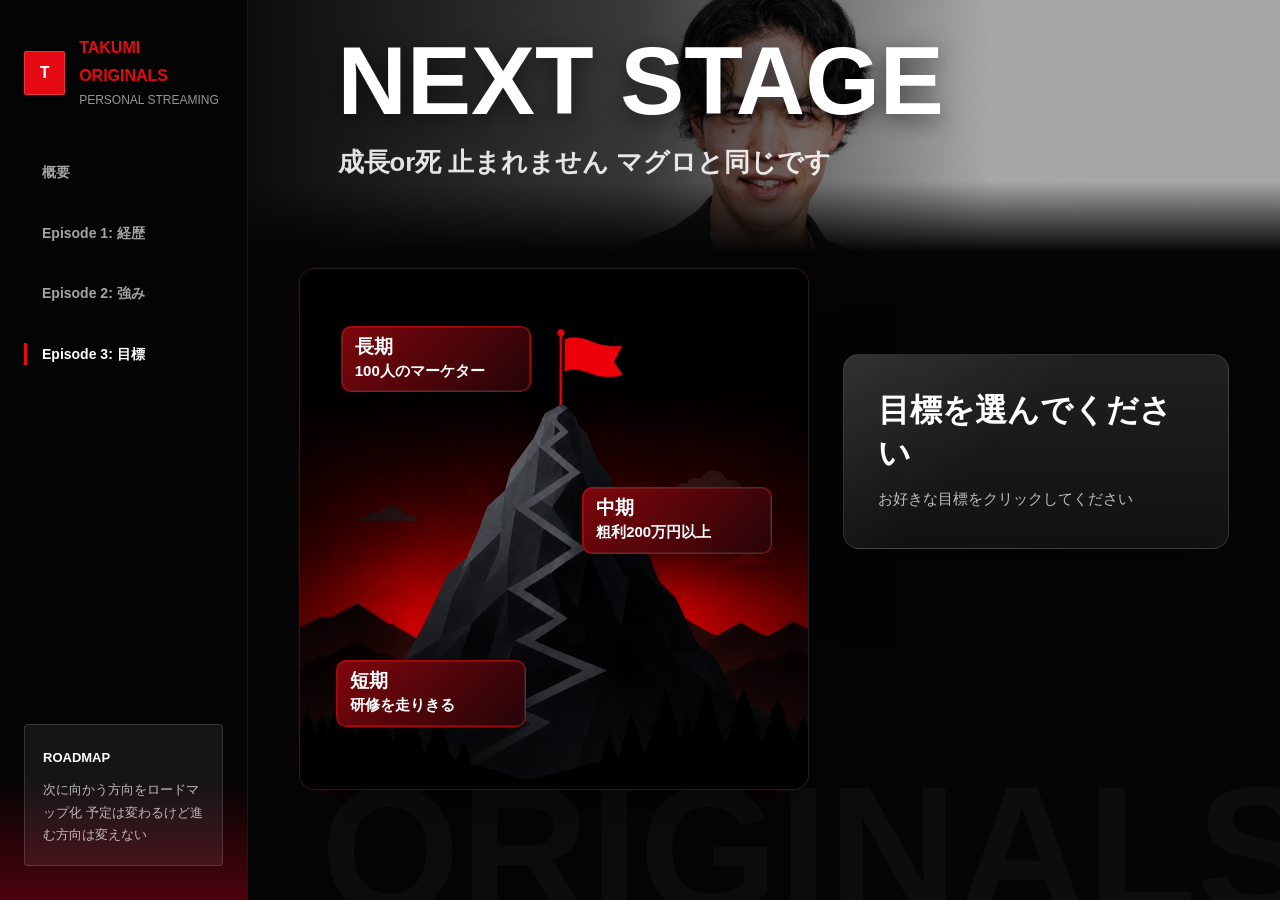
==== commit 733bf166: "いいねコメント消し" ====
--- a/goals.html
+++ b/goals.html
@@ -99,28 +99,6 @@
       </div>
     </section>
 
-    <section class="like-cta" aria-label="いいね">
-      <p class="like-cta__text">最後まで見てくれてありがとうございます！<br>面白ければいいねをお願いします！</p>
-      <button type="button" class="reaction-like" id="reaction-like" data-reaction-target="goals" data-click-area="reaction" data-click-name="like_goals" data-click-label="いいね">
-        <span class="reaction-like__icon" aria-hidden="true">♥</span>
-        <span class="reaction-like__label">いいね</span>
-      </button>
-    </section>
-
-    <section class="comment-cta reveal" aria-label="匿名の一言">
-      <p class="comment-cta__text">よかったら一言もらえると嬉しいです（匿名でOK）<br><small>印象に残ったこと・気になったこと なんでも</small></p>
-      <form name="impression" method="POST" action="https://formsubmit.co/ajax/ishitani_takumi@cellmuller.com" class="comment-form">
-        <input type="hidden" name="_subject" value="自己紹介サイトに一言が届きました">
-        <input type="hidden" name="_captcha" value="false">
-        <input type="hidden" name="_template" value="table">
-        <p class="comment-form__hp" hidden><label>入力しないでください: <input name="_honey"></label></p>
-        <input type="hidden" name="入口" value="">
-
-        <textarea name="message" class="comment-form__input" rows="3" placeholder="ここに一言…" required></textarea>
-        <button type="submit" class="comment-form__submit" data-click-area="comment" data-click-name="submit_impression" data-click-label="一言を送信">送信する</button>
-        <p class="comment-form__thanks" hidden>ありがとうございます！受け取りました</p>
-      </form>
-    </section>
   </main>
 
   <script src="js/script.js"></script>
--- a/css/style.css
+++ b/css/style.css
@@ -3295,37 +3295,6 @@
   }
 }
 
-/* いいね（ユーザーリアクション）ボタン */
-.like-cta {
-  text-align: center;
-  padding: 48px 20px 64px;
-}
-.like-cta__text {
-  margin: 0 0 20px;
-  font-weight: 700;
-  line-height: 1.7;
-}
-.reaction-like {
-  display: inline-flex;
-  align-items: center;
-  gap: 10px;
-  padding: 14px 28px;
-  border: 2px solid var(--red);
-  border-radius: 999px;
-  background: var(--paper);
-  color: var(--red);
-  font-size: 1rem;
-  font-weight: 700;
-  cursor: pointer;
-  transition: transform .15s ease, background .15s ease, color .15s ease;
-}
-.reaction-like:hover { transform: translateY(-2px); }
-.reaction-like.is-liked {
-  background: var(--red);
-  color: #fff;
-}
-.reaction-like__icon { font-size: 1.2em; }
-
 /* ===== Entry fork (概要: 経歴 / 強み の対等な2択) ===== */
 .entry-fork {
   margin-top: 34px;
@@ -3399,51 +3368,3 @@
   }
 }
 
-/* ===== 匿名一言フォーム（goals） ===== */
-.comment-cta {
-  margin-top: 22px;
-  padding: 26px;
-  border: 1px solid rgba(255, 255, 255, 0.12);
-  border-radius: 10px;
-  background: #181818;
-  box-shadow: 0 18px 50px rgba(0, 0, 0, 0.32);
-  text-align: center;
-}
-.comment-cta__text {
-  margin: 0 0 16px;
-  color: #fff;
-}
-.comment-cta__text small { color: var(--gray); }
-.comment-form {
-  display: flex;
-  flex-direction: column;
-  gap: 12px;
-  max-width: 560px;
-  margin: 0 auto;
-}
-.comment-form__input {
-  width: 100%;
-  padding: 14px 16px;
-  border: 1px solid rgba(255, 255, 255, 0.16);
-  border-radius: 8px;
-  background: #0f0f0f;
-  color: #fff;
-  font: inherit;
-  resize: vertical;
-}
-.comment-form__input::placeholder { color: rgba(255, 255, 255, 0.4); }
-.comment-form__input:focus { outline: none; border-color: var(--red); }
-.comment-form__submit {
-  align-self: center;
-  min-height: 46px;
-  padding: 0 28px;
-  border: none;
-  border-radius: 4px;
-  background: var(--red);
-  color: #fff;
-  font-weight: 900;
-  cursor: pointer;
-  transition: background 200ms ease, transform 200ms ease;
-}
-.comment-form__submit:hover { background: var(--red-dark); transform: translateY(-2px); }
-.comment-form__thanks { margin: 0; color: #fff; font-weight: 700; }
